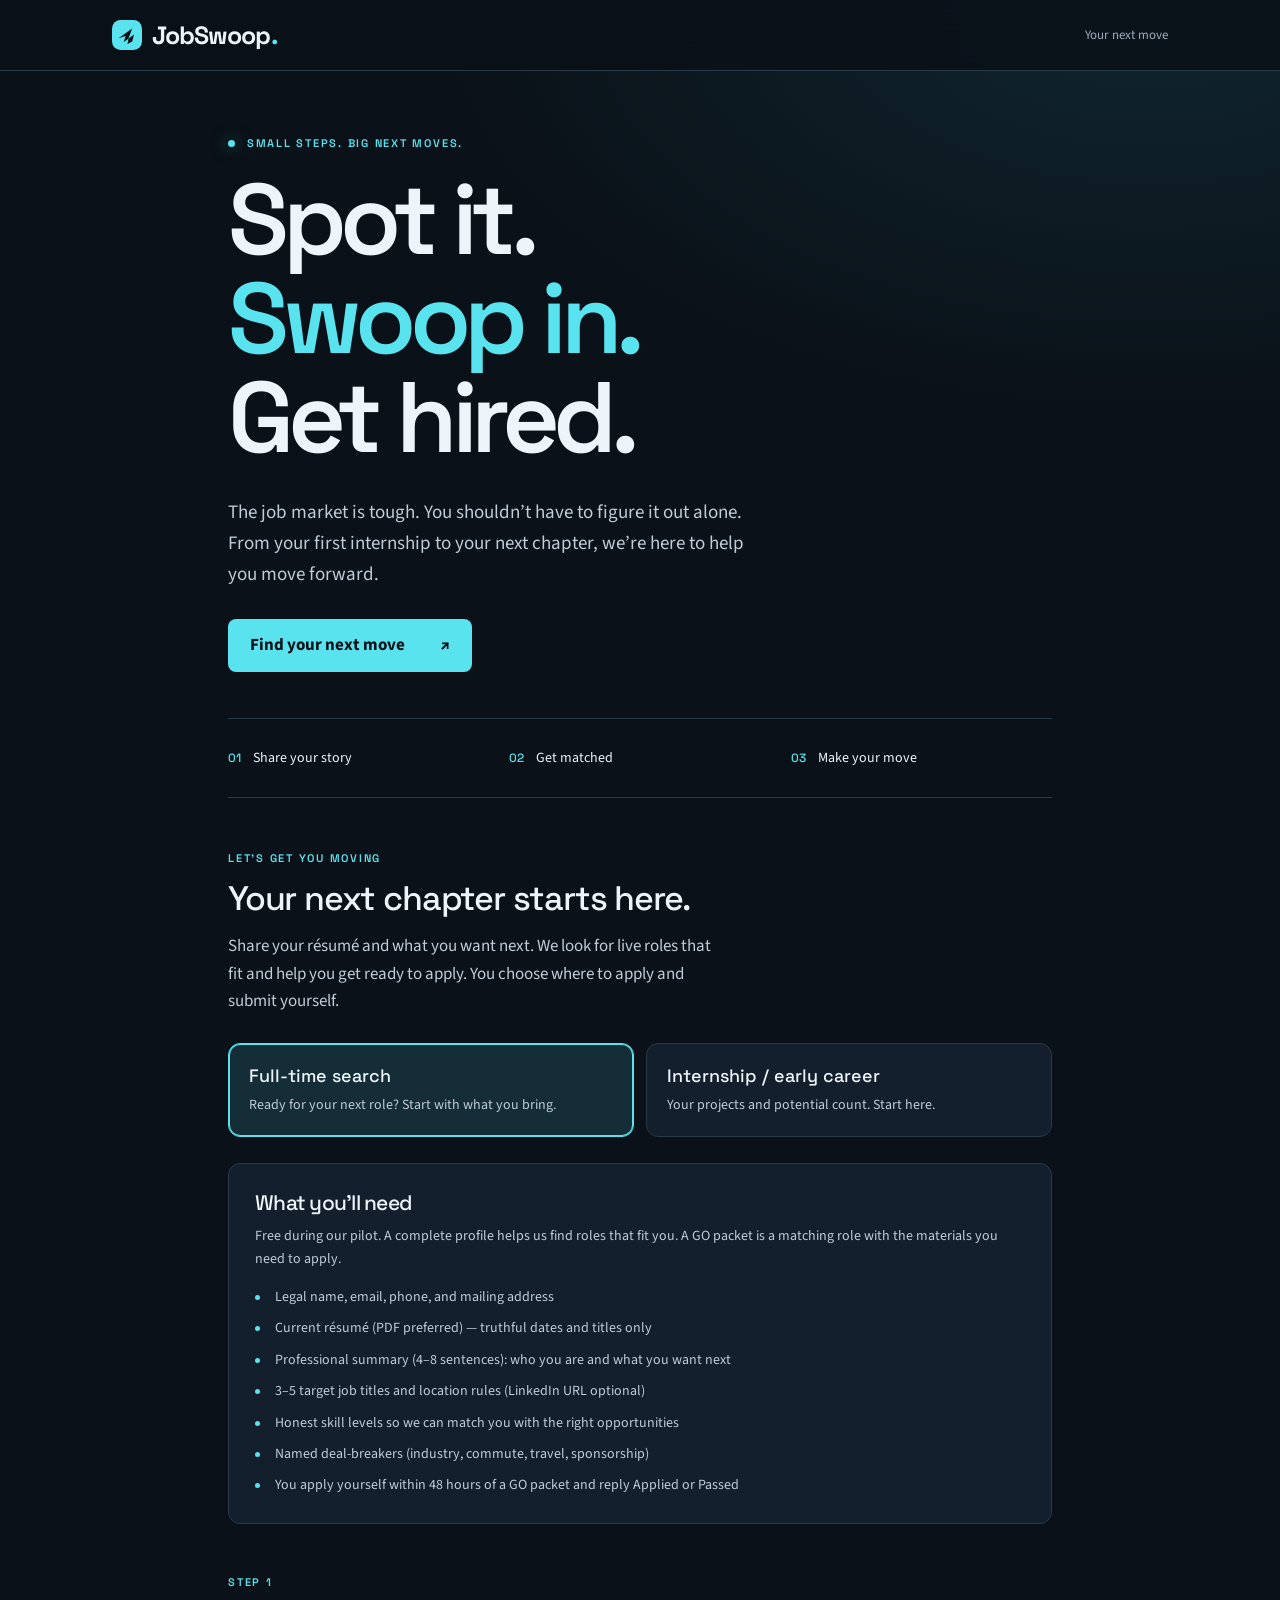
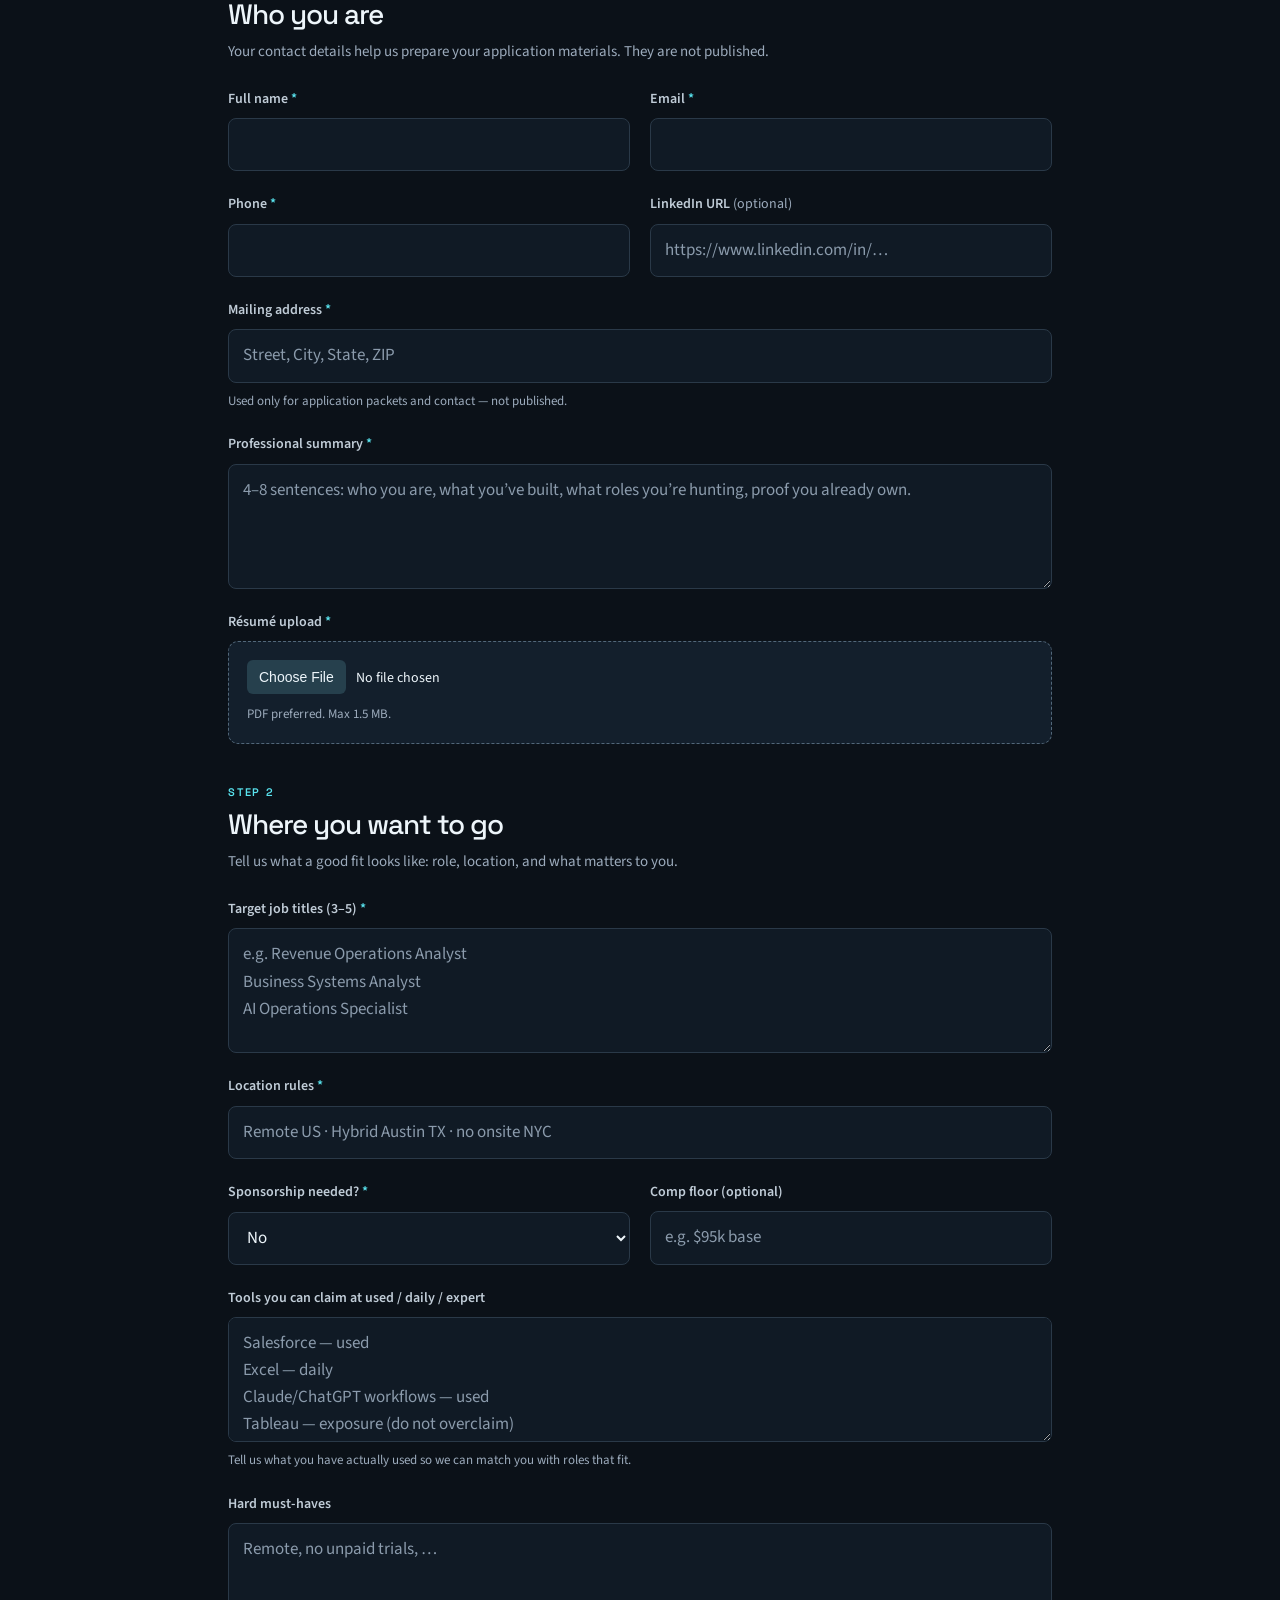
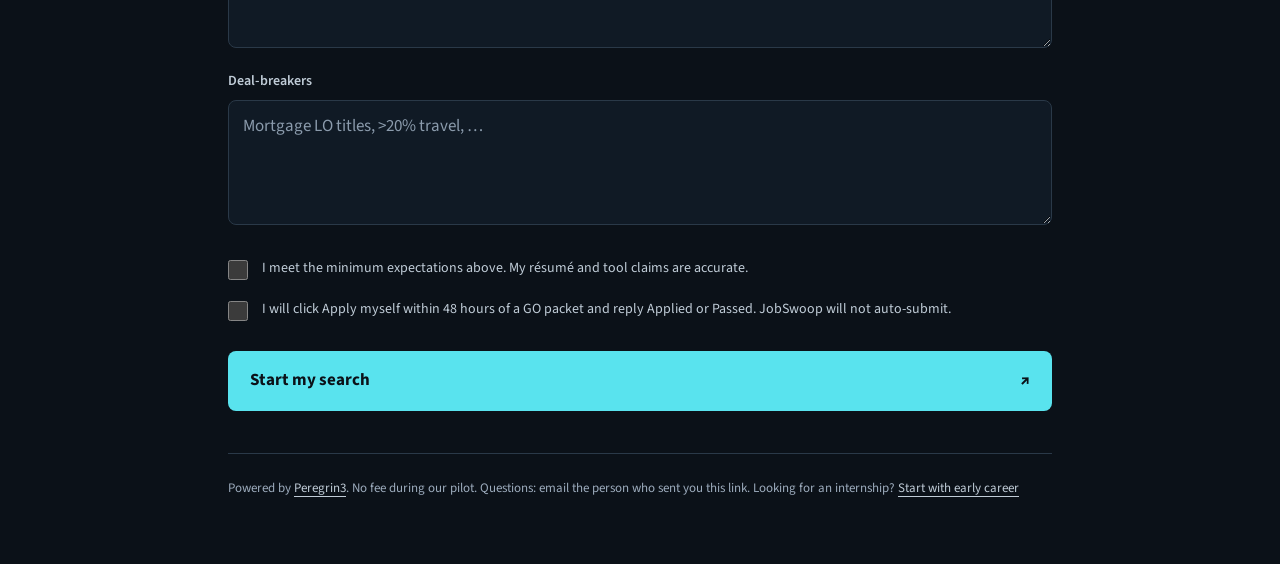
==== jobswoop/index.html @ 6a482141 "Rebrand recruit intake as JobSwoop and preserve legacy links" ====
<!DOCTYPE html>
<html lang="en">
<head>
<script defer src="/config/plausible.js"></script>
<meta charset="UTF-8">
<meta name="viewport" content="width=device-width, initial-scale=1.0">
<link rel="icon" type="image/svg+xml" href="/jobswoop/icon.svg">
<meta name="theme-color" content="#0b1118">
<meta name="robots" content="index, follow">
<title>JobSwoop — Spot it. Swoop in. Get hired.</title>
<meta name="description" content="Your next move starts here. JobSwoop helps you find roles that fit and prepare to apply, from your first internship to your next career move.">
<link rel="canonical" href="https://peregrin3.com/jobswoop/">
<meta property="og:type" content="website">
<meta property="og:site_name" content="JobSwoop">
<meta property="og:title" content="JobSwoop — Spot it. Swoop in. Get hired.">
<meta property="og:description" content="A tough job market is easier to navigate with someone in your corner. Find your next move with JobSwoop.">
<meta property="og:url" content="https://peregrin3.com/jobswoop/">
<meta property="og:image" content="https://peregrin3.com/jobswoop/social.png">
<meta property="og:image:width" content="1200">
<meta property="og:image:height" content="630">
<meta property="og:image:alt" content="JobSwoop. Spot it. Swoop in. Get hired.">
<meta name="twitter:card" content="summary_large_image">
<link rel="preconnect" href="https://fonts.googleapis.com">
<link rel="preconnect" href="https://fonts.gstatic.com" crossorigin>
<link href="https://fonts.googleapis.com/css2?family=Space+Grotesk:wght@400;500;600;700&family=Source+Sans+3:wght@400;500;600;700&display=swap" rel="stylesheet">
<link rel="stylesheet" href="/jobswoop/style.css">
</head>
<body>
  <header class="topnav">
    <a class="nav-brand" href="/jobswoop/"><img src="/jobswoop/icon.svg" width="30" height="30" alt="">JobSwoop<span class="brand-dot">.</span></a>
    <span class="nav-meta" id="nav-meta">Your next move</span>
  </header>

  <main class="wrap">
    <section class="hero">
      <p class="eyebrow"><span class="status-dot"></span> Small steps. Big next moves.</p>
      <h1>Spot it.<br><span class="cyan">Swoop in.</span><br>Get hired.</h1>
<p class="mission">The job market is tough. You shouldn’t have to figure it out alone. From your first internship to your next chapter, we’re here to help you move forward.</p>
<a class="start-link" href="#get-started">Find your next move <span aria-hidden="true">↗</span></a>
<div class="how-it-works" aria-label="How JobSwoop works"><span><b>01</b> Share your story</span><span><b>02</b> Get matched</span><span><b>03</b> Make your move</span></div>
<div id="get-started" class="intake-heading"><p class="eyebrow">Let’s get you moving</p><h2 id="hero-title">Your next chapter starts here.</h2></div>
      <p class="deck" id="hero-deck">Upload your résumé and the facts we need to find live roles and prepare apply packets. You click Apply — we never submit for you.</p>

      <div class="track-chooser" role="group" aria-label="Search track">
        <button type="button" class="track-btn" id="track-fulltime" data-track="fulltime" aria-pressed="true">
          <strong>Full-time search</strong>
          <span>Ready for your next role? Start with what you bring.</span>
        </button>
        <button type="button" class="track-btn" id="track-intern" data-track="intern" aria-pressed="false">
          <strong>Internship / early career</strong>
          <span>Your projects and potential count. Start here.</span>
        </button>
      </div>
      <p class="proof-line track-panel" data-track="intern" hidden id="proof-line">
        Good enough to start: résumé or project link, school, and when you can work. You do not need a full career story.
      </p>
    </section>

    <aside class="expectations track-panel" data-track="fulltime" aria-labelledby="min-title-ft">
      <h2 id="min-title-ft">What you’ll need</h2>
      <p>Free during our pilot. A complete profile helps us find roles that fit you. A GO packet is a matching role with the materials you need to apply.</p>
      <ul>
        <li>Legal name, email, phone, and mailing address</li>
        <li>Current résumé (PDF preferred) — truthful dates and titles only</li>
        <li>Professional summary (4–8 sentences): who you are and what you want next</li>
        <li>3–5 target job titles and location rules (LinkedIn URL optional)</li>
        <li>Honest skill levels so we can match you with the right opportunities</li>
        <li>Named deal-breakers (industry, commute, travel, sponsorship)</li>
        <li>You apply yourself within 48 hours of a GO packet and reply Applied or Passed</li>
      </ul>
    </aside>

    <aside class="expectations track-panel" data-track="intern" hidden aria-labelledby="min-title-in">
      <h2 id="min-title-in">Your starting kit</h2>
      <p>Projects and coursework count when work history is thin. A complete profile helps us find your fit. A GO packet is a matching role with the materials you need to apply.</p>
      <ul>
        <li>Legal name, email, phone, and mailing address</li>
        <li>School / program and expected graduation date</li>
        <li>Résumé (PDF preferred) — or a real project / portfolio link if the résumé is light</li>
        <li>Short note (3–5 sentences): why this internship and what you can do now</li>
        <li>Availability window (term + hours) and pay rules (stipend / unpaid OK?)</li>
        <li>Target functions + location rules; honest skill levels (coursework vs used vs daily)</li>
        <li>You apply yourself within 48 hours of a GO packet and reply Applied or Passed</li>
      </ul>
    </aside>

    <form id="recruit-form" novalidate>
      <input type="hidden" id="track" name="track" value="fulltime">

      <div class="step">
        <p class="step-label">Step 1</p>
        <h2 id="step1-title">Who you are</h2>
        <p id="step1-deck">Identity and contact for packets — not published.</p>
      </div>

      <div class="row">
        <div class="field">
          <label for="fullName">Full name <span class="req">*</span></label>
          <input id="fullName" name="fullName" type="text" required autocomplete="name">
        </div>
        <div class="field">
          <label for="email">Email <span class="req">*</span></label>
          <input id="email" name="email" type="email" required autocomplete="email">
        </div>
      </div>

      <div class="row">
        <div class="field">
          <label for="phone">Phone <span class="req">*</span></label>
          <input id="phone" name="phone" type="tel" required autocomplete="tel">
        </div>
        <div class="field">
          <label for="linkedin">LinkedIn URL <span class="opt">(optional)</span></label>
          <input id="linkedin" name="linkedin" type="url" placeholder="https://www.linkedin.com/in/…">
        </div>
      </div>

      <div class="field">
        <label for="address">Mailing address <span class="req">*</span></label>
        <input id="address" name="address" type="text" required autocomplete="street-address" placeholder="Street, City, State, ZIP">
        <p class="hint">Used only for application packets and contact — not published.</p>
      </div>

      <div class="track-panel" data-track="intern" hidden>
        <div class="row">
          <div class="field">
            <label for="school">School <span class="req">*</span></label>
            <input id="school" name="school" type="text" placeholder="University / college name">
          </div>
          <div class="field">
            <label for="program">Program / major <span class="req">*</span></label>
            <input id="program" name="program" type="text" placeholder="e.g. Information Systems">
          </div>
        </div>
        <div class="row" style="margin-top:18px">
          <div class="field">
            <label for="gradDate">Expected graduation <span class="req">*</span></label>
            <input id="gradDate" name="gradDate" type="text" placeholder="e.g. May 2027">
          </div>
          <div class="field">
            <label for="portfolioUrl">Portfolio / GitHub <span class="opt">(optional)</span></label>
            <input id="portfolioUrl" name="portfolioUrl" type="url" placeholder="https://…">
          </div>
        </div>
      </div>

      <div class="field">
        <label for="summary" id="summary-label">Professional summary <span class="req">*</span></label>
        <textarea id="summary" name="summary" required minlength="80" placeholder="4–8 sentences: who you are, what you’ve built, what roles you’re hunting, proof you already own."></textarea>
      </div>

      <div class="field">
        <label for="resume">Résumé upload <span class="req">*</span></label>
        <div class="file-box">
          <input id="resume" name="resume" type="file" accept=".pdf,.doc,.docx,application/pdf,application/msword,application/vnd.openxmlformats-officedocument.wordprocessingml.document" required>
          <p class="hint" id="resume-hint">PDF preferred. Max 1.5 MB.</p>
        </div>
      </div>

      <div class="step">
        <p class="step-label">Step 2</p>
        <h2 id="step2-title">What to hunt</h2>
        <p id="step2-deck">Titles, location, and hard filters so packets stay honest.</p>
      </div>

      <div class="field">
        <label for="targetTitles" id="titles-label">Target job titles (3–5) <span class="req">*</span></label>
        <textarea id="targetTitles" name="targetTitles" required placeholder="e.g. Revenue Operations Analyst&#10;Business Systems Analyst&#10;AI Operations Specialist"></textarea>
      </div>

      <div class="field">
        <label for="locationRules">Location rules <span class="req">*</span></label>
        <input id="locationRules" name="locationRules" type="text" required placeholder="Remote US · Hybrid Austin TX · no onsite NYC">
      </div>

      <div class="track-panel" data-track="intern" hidden>
        <div class="row">
          <div class="field">
            <label for="availability">Availability window <span class="req">*</span></label>
            <input id="availability" name="availability" type="text" placeholder="Summer 2026 · full-time · or Fall · 15 hrs/week">
          </div>
          <div class="field">
            <label for="payRules">Pay rules <span class="req">*</span></label>
            <select id="payRules" name="payRules">
              <option value="">Select…</option>
              <option value="paid_only">Paid / stipend only</option>
              <option value="stipend_or_unpaid">Stipend or unpaid OK</option>
              <option value="unpaid_ok">Unpaid OK (credit / experience)</option>
            </select>
          </div>
        </div>
        <div class="field" style="margin-top:18px">
          <label for="courseworkProof">Coursework / projects as proof <span class="opt">(optional)</span></label>
          <textarea id="courseworkProof" name="courseworkProof" placeholder="Class projects, labs, club work, or shipped school work we can cite honestly."></textarea>
        </div>
      </div>

      <div class="row">
        <div class="field">
          <label for="sponsorshipNeeded" id="sponsor-label">Sponsorship needed? <span class="req">*</span></label>
          <select id="sponsorshipNeeded" name="sponsorshipNeeded" required>
            <option value="no">No</option>
            <option value="yes">Yes</option>
          </select>
          <p class="hint track-panel" data-track="intern" hidden>Include CPT / OPT / visa needs in deal-breakers if relevant.</p>
        </div>
        <div class="field track-panel" data-track="fulltime">
          <label for="compFloor">Comp floor (optional)</label>
          <input id="compFloor" name="compFloor" type="text" placeholder="e.g. $95k base">
        </div>
      </div>

      <div class="field">
        <label for="toolsClaimed" id="tools-label">Tools you can claim at used / daily / expert</label>
        <textarea id="toolsClaimed" name="toolsClaimed" placeholder="Salesforce — used&#10;Excel — daily&#10;Claude/ChatGPT workflows — used&#10;Tableau — exposure (do not overclaim)"></textarea>
        <p class="hint" id="tools-hint">We match hard JD requirements to this list. Overclaiming wastes a packet.</p>
      </div>

      <div class="field">
        <label for="mustHaves">Hard must-haves</label>
        <textarea id="mustHaves" name="mustHaves" placeholder="Remote, no unpaid trials, …"></textarea>
      </div>

      <div class="field">
        <label for="dealBreakers">Deal-breakers</label>
        <textarea id="dealBreakers" name="dealBreakers" placeholder="Mortgage LO titles, &gt;20% travel, …"></textarea>
      </div>

      <div class="hp" aria-hidden="true">
        <label for="company_website">Company website</label>
        <input id="company_website" name="company_website" type="text" tabindex="-1" autocomplete="off">
      </div>

      <div class="checks">
        <label class="check">
          <input id="acceptMinimums" name="acceptMinimums" type="checkbox" required>
          <span id="check-minimums">I meet the minimum expectations above. My résumé and tool claims are accurate.</span>
        </label>
        <label class="check">
          <input id="acceptApplyCommitment" name="acceptApplyCommitment" type="checkbox" required>
          <span>I will click Apply myself within 48 hours of a GO packet and reply Applied or Passed. JobSwoop will not auto-submit.</span>
        </label>
      </div>

      <button type="submit" id="submit-btn">Start my search <span aria-hidden="true">↗</span></button>
      <div id="status" class="status" role="status" aria-live="polite"></div>
    </form>

    <p class="foot">
      Powered by <a href="https://peregrin3.com/">Peregrin3</a>. No fee during our pilot.
      Questions: email the person who sent you this link.
      Looking for an internship? <a href="/jobswoop/?track=intern">Start with early career</a>
    </p>
  </main>

  <script src="/jobswoop/recruit.js"></script>
</body>
</html>
---- jobswoop/style.css ----
:root{color-scheme:dark;--ink:#edf5fa;--ink-light:#c0ccd7;--ink-soft:#9cabbc;--paper:#0b1118;--paper-deep:#131f2c;--accent:#59e3ee;--line:#2a3948;--ok:#b4efce;--ok-soft:#142c25;--display:"Space Grotesk",system-ui,sans-serif}
*{box-sizing:border-box;margin:0;padding:0}html{scroll-behavior:smooth;scroll-padding-top:100px}body{font:17px/1.6 "Source Sans 3",system-ui,sans-serif;color:var(--ink);background:radial-gradient(ellipse 75% 550px at 90% 0,rgba(37,147,165,.16),transparent 75%),var(--paper);-webkit-font-smoothing:antialiased;min-height:100vh}a{color:var(--accent);text-underline-offset:4px}button,input,textarea,select{font:inherit}button,a,input,textarea,select{-webkit-tap-highlight-color:transparent}button,a{touch-action:manipulation}a:focus-visible,button:focus-visible,input:focus-visible,textarea:focus-visible,select:focus-visible{outline:3px solid var(--accent);outline-offset:4px}::selection{background:var(--accent);color:var(--paper)}
.topnav{padding:20px max(24px,calc((100vw - 1056px)/2));display:flex;justify-content:space-between;align-items:center;gap:16px;border-bottom:1px solid var(--line);background:rgba(11,17,24,.88);backdrop-filter:blur(16px);position:sticky;top:0;z-index:5}.nav-brand{display:flex;align-items:center;gap:10px;font:700 25px/1 var(--display);letter-spacing:-1px;color:var(--ink);text-decoration:none}.brand-dot{color:var(--accent);margin-left:-9px}.nav-meta{font-size:13px;color:var(--ink-soft)}.wrap{max-width:880px;margin:auto;padding:64px 28px 64px}.hero{margin-bottom:26px}.eyebrow,.step-label{font:600 11px/1.5 var(--display);letter-spacing:.16em;text-transform:uppercase;color:var(--accent);margin-bottom:18px}.status-dot{display:inline-block;width:7px;height:7px;border-radius:50%;margin-right:7px;background:var(--accent);box-shadow:0 0 16px #59e3ee88}h1{font:600 clamp(58px,9vw,100px)/.99 var(--display);letter-spacing:-.065em;margin:0 0 30px}.cyan{color:var(--accent)}.mission{max-width:540px;font-size:19px;line-height:1.65;color:var(--ink-light)}.start-link{display:inline-flex;gap:35px;align-items:center;margin-top:28px;padding:13px 22px;color:var(--paper);background:var(--accent);border-radius:8px;font-weight:700;text-decoration:none;transition:transform .2s,box-shadow .2s}.start-link:hover{transform:translateY(-3px);box-shadow:0 8px 30px #59e3ee25}.how-it-works{display:grid;grid-template-columns:repeat(3,1fr);gap:20px;padding:28px 0;margin-top:46px;border-top:1px solid var(--line);border-bottom:1px solid var(--line);font-size:14px}.how-it-works b{font:500 12px var(--display);color:var(--accent);margin-right:9px}.intake-heading{padding-top:52px}.intake-heading .eyebrow{margin-bottom:12px}h2{font:500 clamp(25px,4vw,34px)/1.2 var(--display);letter-spacing:-.035em}.deck{font-size:17px;color:var(--ink-light);max-width:62ch;margin-top:14px}.track-chooser{display:grid;grid-template-columns:1fr 1fr;gap:12px;margin-top:28px}.track-btn{appearance:none;background:var(--paper-deep);border:1px solid var(--line);color:var(--ink);padding:20px;text-align:left;border-radius:12px;cursor:pointer;transition:background .2s,border-color .2s,transform .2s}.track-btn:hover{transform:translateY(-2px);border-color:var(--accent)}.track-btn[aria-pressed=true]{border-color:var(--accent);background:#142d36;box-shadow:inset 0 0 0 1px var(--accent)}.track-btn strong{display:block;font:500 18px var(--display);margin-bottom:8px}.track-btn span{display:block;font-size:14px;color:var(--ink-light);line-height:1.5}.track-panel[hidden]{display:none!important}.proof-line{margin-top:18px;color:var(--ink-light);font-size:14px;padding:12px 16px;border-left:2px solid var(--accent)}.expectations{margin:26px 0 32px;padding:26px;background:var(--paper-deep);border:1px solid var(--line);border-radius:12px}.expectations h2{font-size:21px;margin-bottom:10px}.expectations p{font-size:14px;color:var(--ink-light);margin-bottom:16px}.expectations ul,.next ul{list-style:none;display:grid;gap:9px}.expectations li,.next li{position:relative;padding-left:20px;color:var(--ink-light);font-size:14px}.expectations li:before,.next li:before{content:"";position:absolute;left:0;top:.65em;width:5px;height:5px;border-radius:50%;background:var(--accent)}form{display:grid;gap:22px}.step{padding-top:18px;margin-bottom:2px}.step-label{margin-bottom:8px}.step h2{font-size:28px;margin-bottom:8px}.step p:not(.step-label){font-size:15px;color:var(--ink-soft)}.field{display:grid;gap:8px;min-width:0}.row{display:grid;gap:20px;grid-template-columns:1fr 1fr}.row>*{min-width:0}label{font-size:14px;font-weight:600;color:var(--ink-light)}label .req{color:var(--accent)}label .opt{font-weight:400;color:var(--ink-soft)}input[type=text],input[type=email],input[type=tel],input[type=url],select,textarea{width:100%;min-height:49px;border:1px solid var(--line);background:#101a25;color:var(--ink);padding:12px 14px;border-radius:8px;transition:border-color .2s}input::placeholder,textarea::placeholder{color:#8b9bac;opacity:1}textarea{min-height:125px;resize:vertical}.hint{font-size:13px;color:var(--ink-soft)}.file-box{border:1px dashed #526779;border-radius:10px;padding:18px;background:var(--paper-deep)}input[type=file]{width:100%;min-width:0;font-size:14px;margin-bottom:10px}input::file-selector-button{padding:9px 12px;border:0;border-radius:6px;background:#26404d;color:var(--ink);margin-right:10px;cursor:pointer}.checks{display:grid;gap:18px;margin-top:10px}.check{display:grid;grid-template-columns:22px 1fr;gap:12px;align-items:start;font-size:14px;font-weight:400;color:var(--ink-light)}.check input{margin-top:3px;width:20px;height:20px;accent-color:var(--accent)}.hp{position:absolute;left:-9999px;opacity:0;height:0;width:0;overflow:hidden}button[type=submit]{display:flex;justify-content:space-between;align-items:center;margin-top:8px;border:0;border-radius:8px;background:var(--accent);color:var(--paper);font-weight:700;padding:16px 22px;cursor:pointer;transition:box-shadow .2s,transform .2s}button[type=submit]:hover{box-shadow:0 8px 30px #59e3ee25;transform:translateY(-2px)}button[type=submit]:disabled{opacity:.55;cursor:wait;transform:none}.status{margin-top:5px;padding:16px;font-size:15px;border-radius:8px;display:none;overflow-wrap:anywhere}.status.show{display:block}.status.ok{background:var(--ok-soft);color:var(--ok);border:1px solid #2d5949}.status.err{background:#35212a;color:#ffc8d1;border:1px solid #73404b}.foot{margin-top:42px;padding-top:22px;border-top:1px solid var(--line);font-size:13px;color:var(--ink-soft);line-height:1.9}.foot a{color:var(--ink-light)}.mark{display:inline-block;color:var(--ok);background:var(--ok-soft);border:1px solid #2d5949;border-radius:100px;padding:5px 14px;font-size:12px;letter-spacing:.12em;text-transform:uppercase;margin-bottom:24px}.next{padding:24px;background:var(--paper-deep);border:1px solid var(--line);border-radius:12px;margin:30px 0 24px}.next h2{font-size:24px;margin-bottom:18px}.note{font-size:15px;color:var(--ink-soft);margin-bottom:26px}.actions{display:flex;flex-wrap:wrap;gap:12px}.actions a{padding:12px 18px;border:1px solid var(--line);border-radius:8px;text-decoration:none}.actions .primary{background:var(--accent);color:var(--paper);border-color:var(--accent)}.actions .ghost{color:var(--ink-light)}
@keyframes arrive{from{opacity:0;transform:translateY(12px)}to{opacity:1;transform:translateY(0)}}.hero>h1,.mission,.start-link{animation:arrive .65s ease-out both}.mission{animation-delay:.08s}.start-link{animation-delay:.16s}@media(max-width:600px){.topnav{padding:18px 20px}.nav-brand{font-size:23px}.nav-meta{font-size:11px}.wrap{padding:40px 20px 48px}h1{font-size:clamp(55px,14vw,80px)}.mission{font-size:17px}.how-it-works{gap:14px;font-size:12px}.how-it-works b{display:block;margin-bottom:6px}.track-chooser,.row{grid-template-columns:1fr}.track-btn{padding:18px}.expectations{padding:20px}.intake-heading{padding-top:38px}.check{font-size:14px}}@media(prefers-reduced-motion:reduce){html{scroll-behavior:auto}*,*:before,*:after{animation:none!important;transition:none!important}}
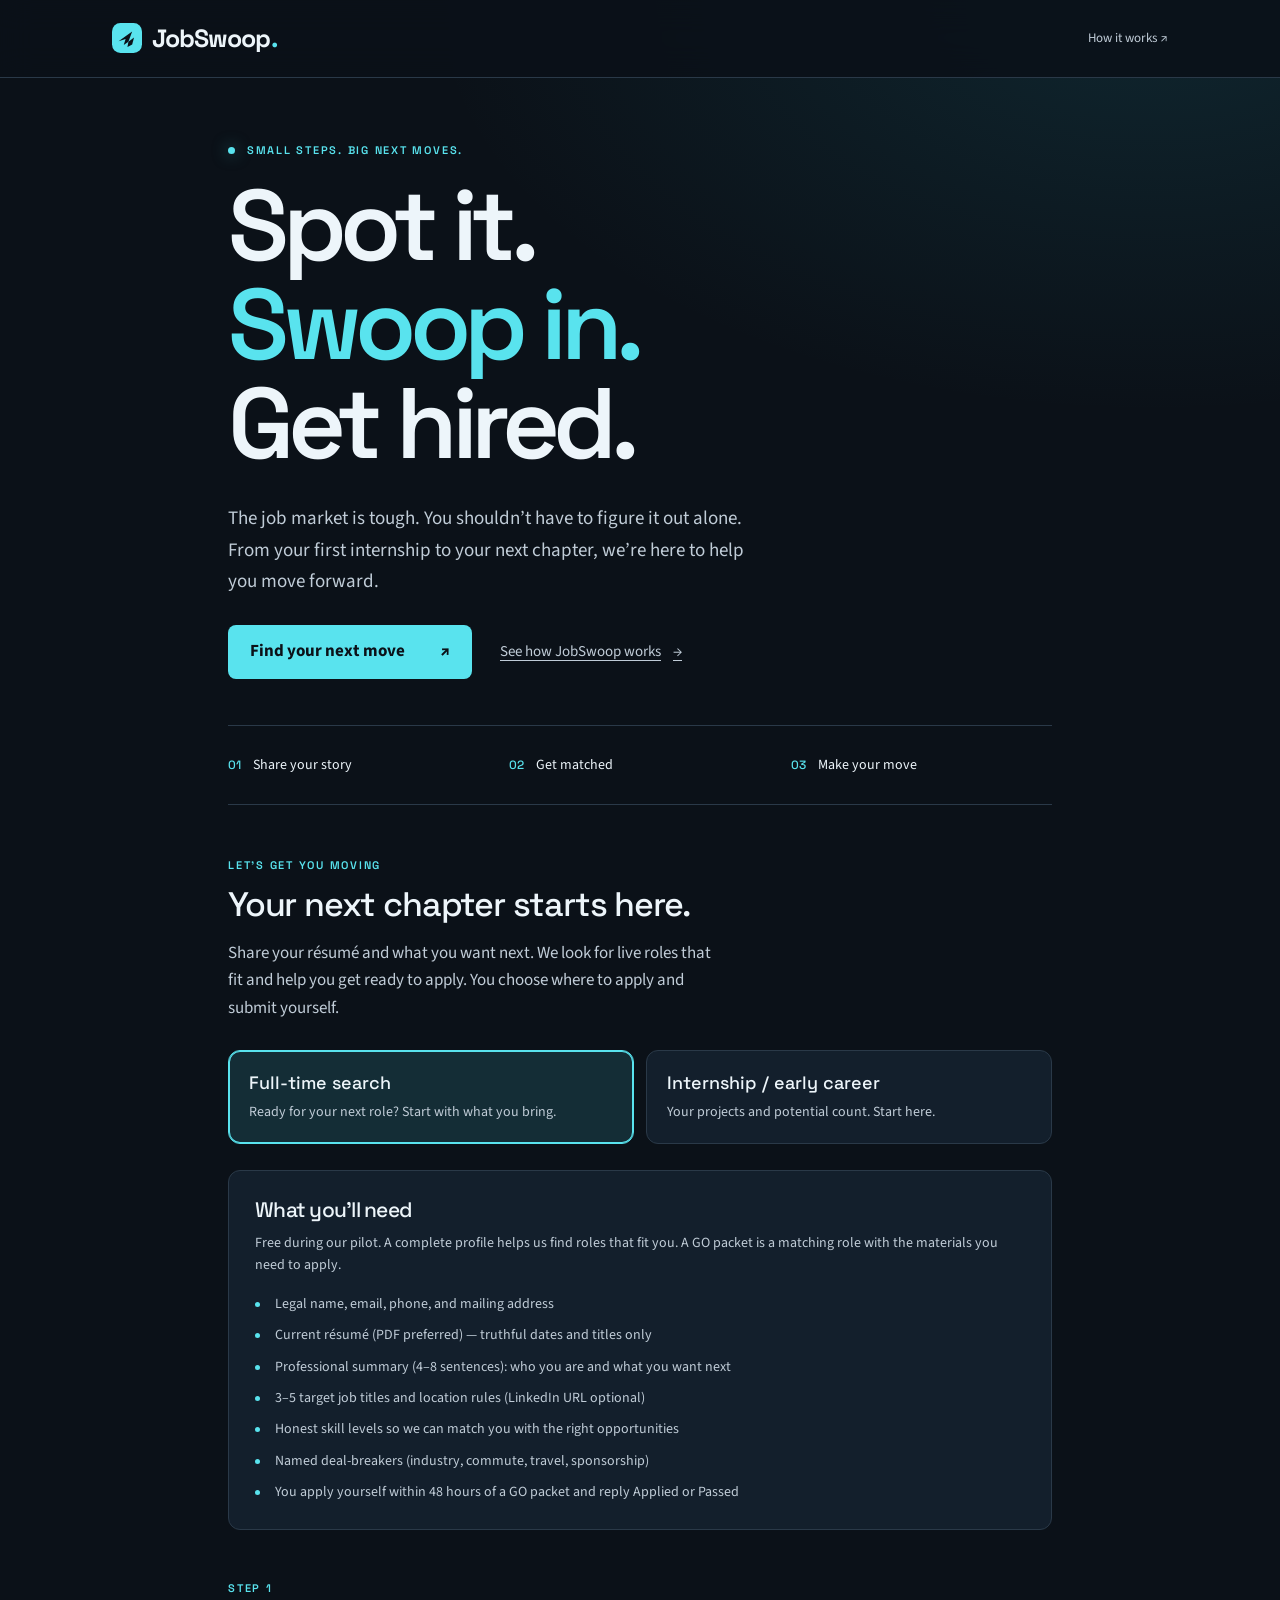
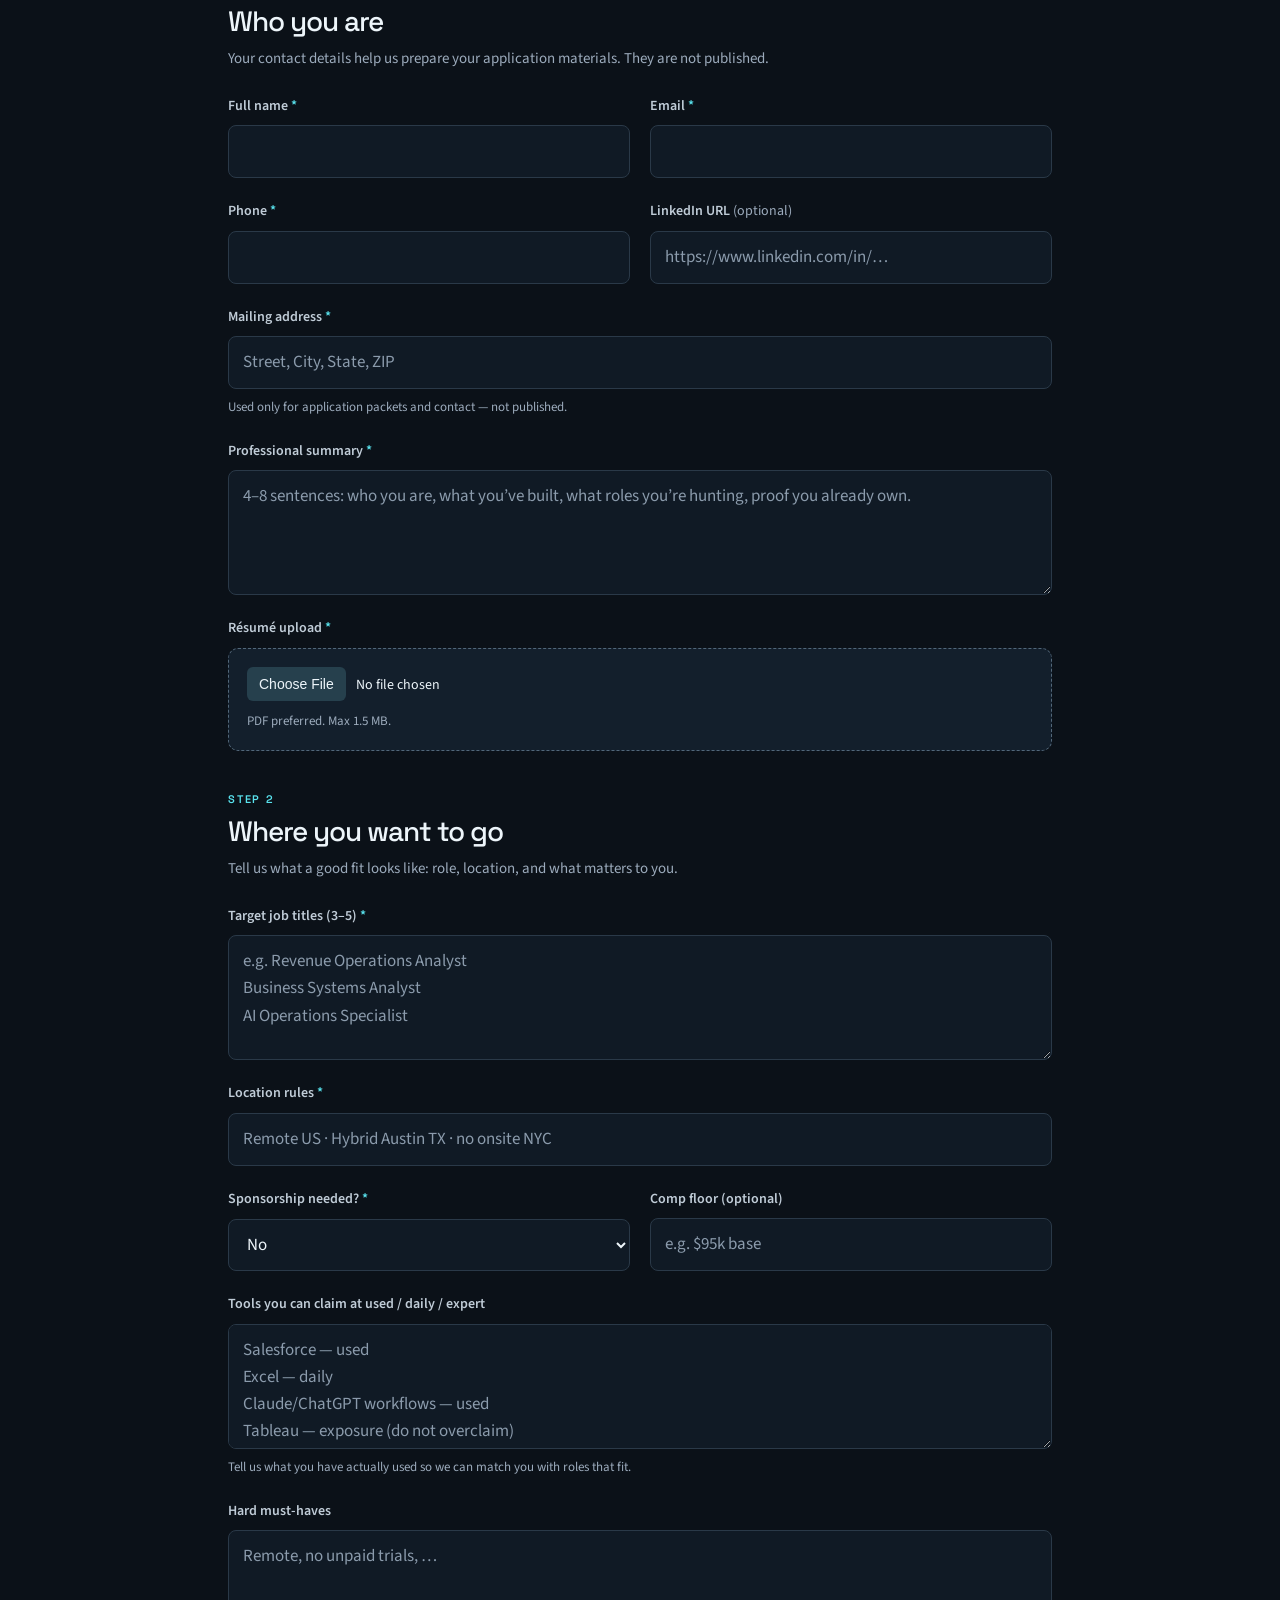
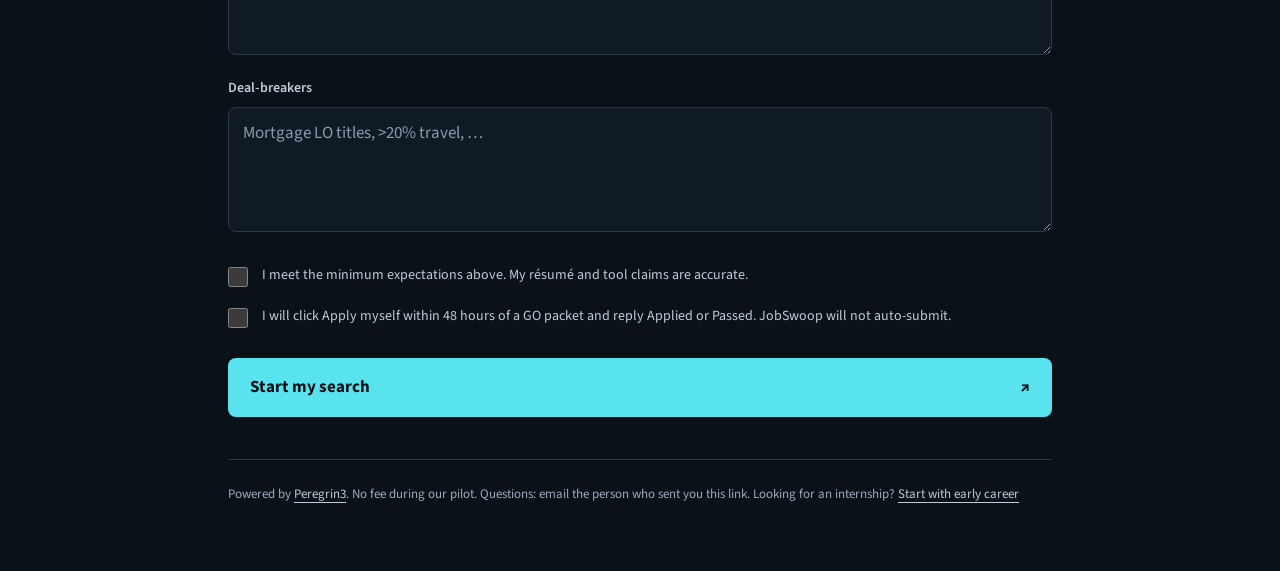
==== commit 34652caf: "Explain the JobSwoop process with a simple flight plan and packet guide" ====
--- a/jobswoop/index.html
+++ b/jobswoop/index.html
@@ -28,7 +28,8 @@
 <body>
   <header class="topnav">
     <a class="nav-brand" href="/jobswoop/"><img src="/jobswoop/icon.svg" width="30" height="30" alt="">JobSwoop<span class="brand-dot">.</span></a>
-    <span class="nav-meta" id="nav-meta">Your next move</span>
+    <a class="nav-meta" href="/jobswoop/how-it-works/">How it works <span aria-hidden="true">↗</span></a>
+    <span id="nav-meta" hidden>Your next move</span>
   </header>
 
   <main class="wrap">
@@ -36,7 +37,7 @@
       <p class="eyebrow"><span class="status-dot"></span> Small steps. Big next moves.</p>
       <h1>Spot it.<br><span class="cyan">Swoop in.</span><br>Get hired.</h1>
 <p class="mission">The job market is tough. You shouldn’t have to figure it out alone. From your first internship to your next chapter, we’re here to help you move forward.</p>
-<a class="start-link" href="#get-started">Find your next move <span aria-hidden="true">↗</span></a>
+<div class="hero-actions"><a class="start-link" href="#get-started">Find your next move <span aria-hidden="true">↗</span></a><a class="process-link" href="/jobswoop/how-it-works/">See how JobSwoop works <span aria-hidden="true">→</span></a></div>
 <div class="how-it-works" aria-label="How JobSwoop works"><span><b>01</b> Share your story</span><span><b>02</b> Get matched</span><span><b>03</b> Make your move</span></div>
 <div id="get-started" class="intake-heading"><p class="eyebrow">Let’s get you moving</p><h2 id="hero-title">Your next chapter starts here.</h2></div>
       <p class="deck" id="hero-deck">Upload your résumé and the facts we need to find live roles and prepare apply packets. You click Apply — we never submit for you.</p>
--- a/jobswoop/style.css
+++ b/jobswoop/style.css
@@ -2,3 +2,4 @@
 *{box-sizing:border-box;margin:0;padding:0}html{scroll-behavior:smooth;scroll-padding-top:100px}body{font:17px/1.6 "Source Sans 3",system-ui,sans-serif;color:var(--ink);background:radial-gradient(ellipse 75% 550px at 90% 0,rgba(37,147,165,.16),transparent 75%),var(--paper);-webkit-font-smoothing:antialiased;min-height:100vh}a{color:var(--accent);text-underline-offset:4px}button,input,textarea,select{font:inherit}button,a,input,textarea,select{-webkit-tap-highlight-color:transparent}button,a{touch-action:manipulation}a:focus-visible,button:focus-visible,input:focus-visible,textarea:focus-visible,select:focus-visible{outline:3px solid var(--accent);outline-offset:4px}::selection{background:var(--accent);color:var(--paper)}
 .topnav{padding:20px max(24px,calc((100vw - 1056px)/2));display:flex;justify-content:space-between;align-items:center;gap:16px;border-bottom:1px solid var(--line);background:rgba(11,17,24,.88);backdrop-filter:blur(16px);position:sticky;top:0;z-index:5}.nav-brand{display:flex;align-items:center;gap:10px;font:700 25px/1 var(--display);letter-spacing:-1px;color:var(--ink);text-decoration:none}.brand-dot{color:var(--accent);margin-left:-9px}.nav-meta{font-size:13px;color:var(--ink-soft)}.wrap{max-width:880px;margin:auto;padding:64px 28px 64px}.hero{margin-bottom:26px}.eyebrow,.step-label{font:600 11px/1.5 var(--display);letter-spacing:.16em;text-transform:uppercase;color:var(--accent);margin-bottom:18px}.status-dot{display:inline-block;width:7px;height:7px;border-radius:50%;margin-right:7px;background:var(--accent);box-shadow:0 0 16px #59e3ee88}h1{font:600 clamp(58px,9vw,100px)/.99 var(--display);letter-spacing:-.065em;margin:0 0 30px}.cyan{color:var(--accent)}.mission{max-width:540px;font-size:19px;line-height:1.65;color:var(--ink-light)}.start-link{display:inline-flex;gap:35px;align-items:center;margin-top:28px;padding:13px 22px;color:var(--paper);background:var(--accent);border-radius:8px;font-weight:700;text-decoration:none;transition:transform .2s,box-shadow .2s}.start-link:hover{transform:translateY(-3px);box-shadow:0 8px 30px #59e3ee25}.how-it-works{display:grid;grid-template-columns:repeat(3,1fr);gap:20px;padding:28px 0;margin-top:46px;border-top:1px solid var(--line);border-bottom:1px solid var(--line);font-size:14px}.how-it-works b{font:500 12px var(--display);color:var(--accent);margin-right:9px}.intake-heading{padding-top:52px}.intake-heading .eyebrow{margin-bottom:12px}h2{font:500 clamp(25px,4vw,34px)/1.2 var(--display);letter-spacing:-.035em}.deck{font-size:17px;color:var(--ink-light);max-width:62ch;margin-top:14px}.track-chooser{display:grid;grid-template-columns:1fr 1fr;gap:12px;margin-top:28px}.track-btn{appearance:none;background:var(--paper-deep);border:1px solid var(--line);color:var(--ink);padding:20px;text-align:left;border-radius:12px;cursor:pointer;transition:background .2s,border-color .2s,transform .2s}.track-btn:hover{transform:translateY(-2px);border-color:var(--accent)}.track-btn[aria-pressed=true]{border-color:var(--accent);background:#142d36;box-shadow:inset 0 0 0 1px var(--accent)}.track-btn strong{display:block;font:500 18px var(--display);margin-bottom:8px}.track-btn span{display:block;font-size:14px;color:var(--ink-light);line-height:1.5}.track-panel[hidden]{display:none!important}.proof-line{margin-top:18px;color:var(--ink-light);font-size:14px;padding:12px 16px;border-left:2px solid var(--accent)}.expectations{margin:26px 0 32px;padding:26px;background:var(--paper-deep);border:1px solid var(--line);border-radius:12px}.expectations h2{font-size:21px;margin-bottom:10px}.expectations p{font-size:14px;color:var(--ink-light);margin-bottom:16px}.expectations ul,.next ul{list-style:none;display:grid;gap:9px}.expectations li,.next li{position:relative;padding-left:20px;color:var(--ink-light);font-size:14px}.expectations li:before,.next li:before{content:"";position:absolute;left:0;top:.65em;width:5px;height:5px;border-radius:50%;background:var(--accent)}form{display:grid;gap:22px}.step{padding-top:18px;margin-bottom:2px}.step-label{margin-bottom:8px}.step h2{font-size:28px;margin-bottom:8px}.step p:not(.step-label){font-size:15px;color:var(--ink-soft)}.field{display:grid;gap:8px;min-width:0}.row{display:grid;gap:20px;grid-template-columns:1fr 1fr}.row>*{min-width:0}label{font-size:14px;font-weight:600;color:var(--ink-light)}label .req{color:var(--accent)}label .opt{font-weight:400;color:var(--ink-soft)}input[type=text],input[type=email],input[type=tel],input[type=url],select,textarea{width:100%;min-height:49px;border:1px solid var(--line);background:#101a25;color:var(--ink);padding:12px 14px;border-radius:8px;transition:border-color .2s}input::placeholder,textarea::placeholder{color:#8b9bac;opacity:1}textarea{min-height:125px;resize:vertical}.hint{font-size:13px;color:var(--ink-soft)}.file-box{border:1px dashed #526779;border-radius:10px;padding:18px;background:var(--paper-deep)}input[type=file]{width:100%;min-width:0;font-size:14px;margin-bottom:10px}input::file-selector-button{padding:9px 12px;border:0;border-radius:6px;background:#26404d;color:var(--ink);margin-right:10px;cursor:pointer}.checks{display:grid;gap:18px;margin-top:10px}.check{display:grid;grid-template-columns:22px 1fr;gap:12px;align-items:start;font-size:14px;font-weight:400;color:var(--ink-light)}.check input{margin-top:3px;width:20px;height:20px;accent-color:var(--accent)}.hp{position:absolute;left:-9999px;opacity:0;height:0;width:0;overflow:hidden}button[type=submit]{display:flex;justify-content:space-between;align-items:center;margin-top:8px;border:0;border-radius:8px;background:var(--accent);color:var(--paper);font-weight:700;padding:16px 22px;cursor:pointer;transition:box-shadow .2s,transform .2s}button[type=submit]:hover{box-shadow:0 8px 30px #59e3ee25;transform:translateY(-2px)}button[type=submit]:disabled{opacity:.55;cursor:wait;transform:none}.status{margin-top:5px;padding:16px;font-size:15px;border-radius:8px;display:none;overflow-wrap:anywhere}.status.show{display:block}.status.ok{background:var(--ok-soft);color:var(--ok);border:1px solid #2d5949}.status.err{background:#35212a;color:#ffc8d1;border:1px solid #73404b}.foot{margin-top:42px;padding-top:22px;border-top:1px solid var(--line);font-size:13px;color:var(--ink-soft);line-height:1.9}.foot a{color:var(--ink-light)}.mark{display:inline-block;color:var(--ok);background:var(--ok-soft);border:1px solid #2d5949;border-radius:100px;padding:5px 14px;font-size:12px;letter-spacing:.12em;text-transform:uppercase;margin-bottom:24px}.next{padding:24px;background:var(--paper-deep);border:1px solid var(--line);border-radius:12px;margin:30px 0 24px}.next h2{font-size:24px;margin-bottom:18px}.note{font-size:15px;color:var(--ink-soft);margin-bottom:26px}.actions{display:flex;flex-wrap:wrap;gap:12px}.actions a{padding:12px 18px;border:1px solid var(--line);border-radius:8px;text-decoration:none}.actions .primary{background:var(--accent);color:var(--paper);border-color:var(--accent)}.actions .ghost{color:var(--ink-light)}
 @keyframes arrive{from{opacity:0;transform:translateY(12px)}to{opacity:1;transform:translateY(0)}}.hero>h1,.mission,.start-link{animation:arrive .65s ease-out both}.mission{animation-delay:.08s}.start-link{animation-delay:.16s}@media(max-width:600px){.topnav{padding:18px 20px}.nav-brand{font-size:23px}.nav-meta{font-size:11px}.wrap{padding:40px 20px 48px}h1{font-size:clamp(55px,14vw,80px)}.mission{font-size:17px}.how-it-works{gap:14px;font-size:12px}.how-it-works b{display:block;margin-bottom:6px}.track-chooser,.row{grid-template-columns:1fr}.track-btn{padding:18px}.expectations{padding:20px}.intake-heading{padding-top:38px}.check{font-size:14px}}@media(prefers-reduced-motion:reduce){html{scroll-behavior:auto}*,*:before,*:after{animation:none!important;transition:none!important}}
+.hero-actions{display:flex;align-items:center;flex-wrap:wrap;gap:18px 28px;margin-top:28px}.hero-actions .start-link{margin-top:0}.process-link{display:inline-flex;align-items:center;gap:12px;padding:12px 0;color:var(--ink-light);font-size:15px}.topnav a.nav-meta{text-decoration:none;color:var(--ink-light);padding:8px 0}.topnav a.nav-meta:hover,.process-link:hover{color:var(--accent)}
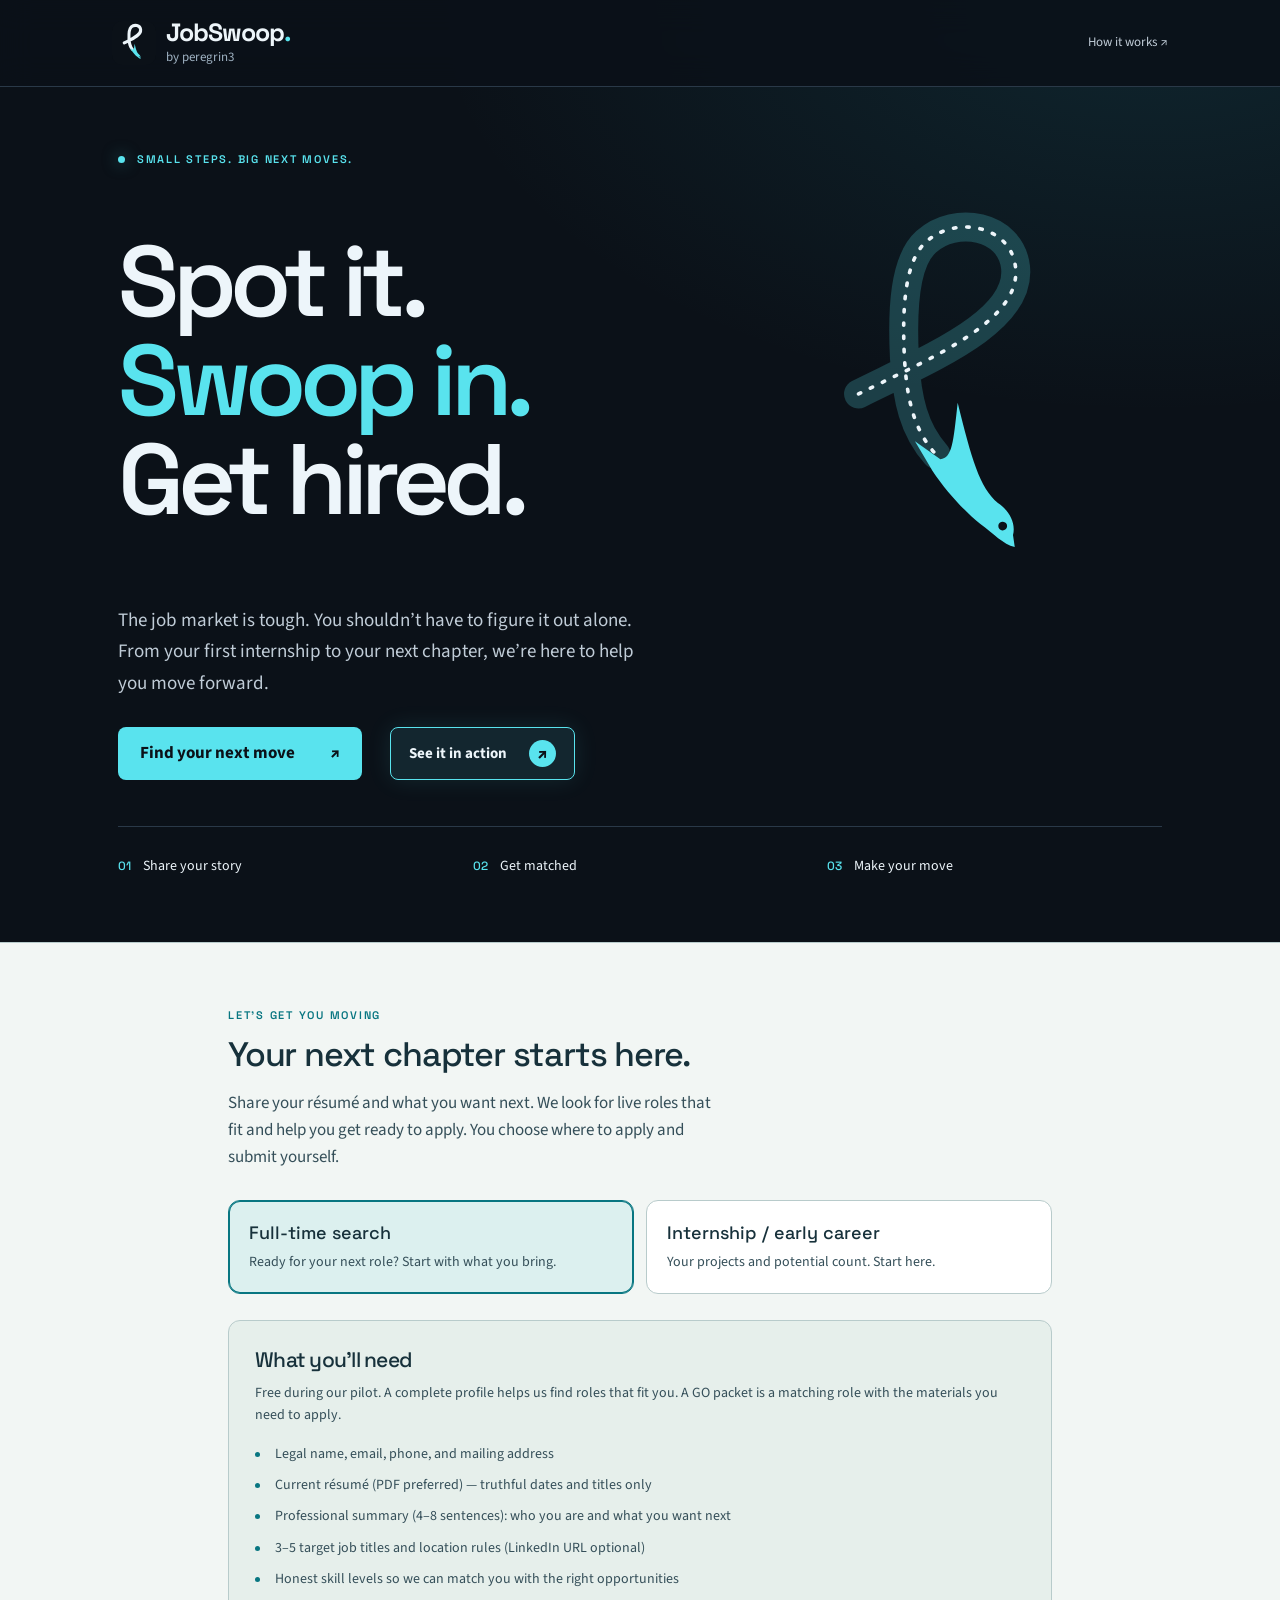
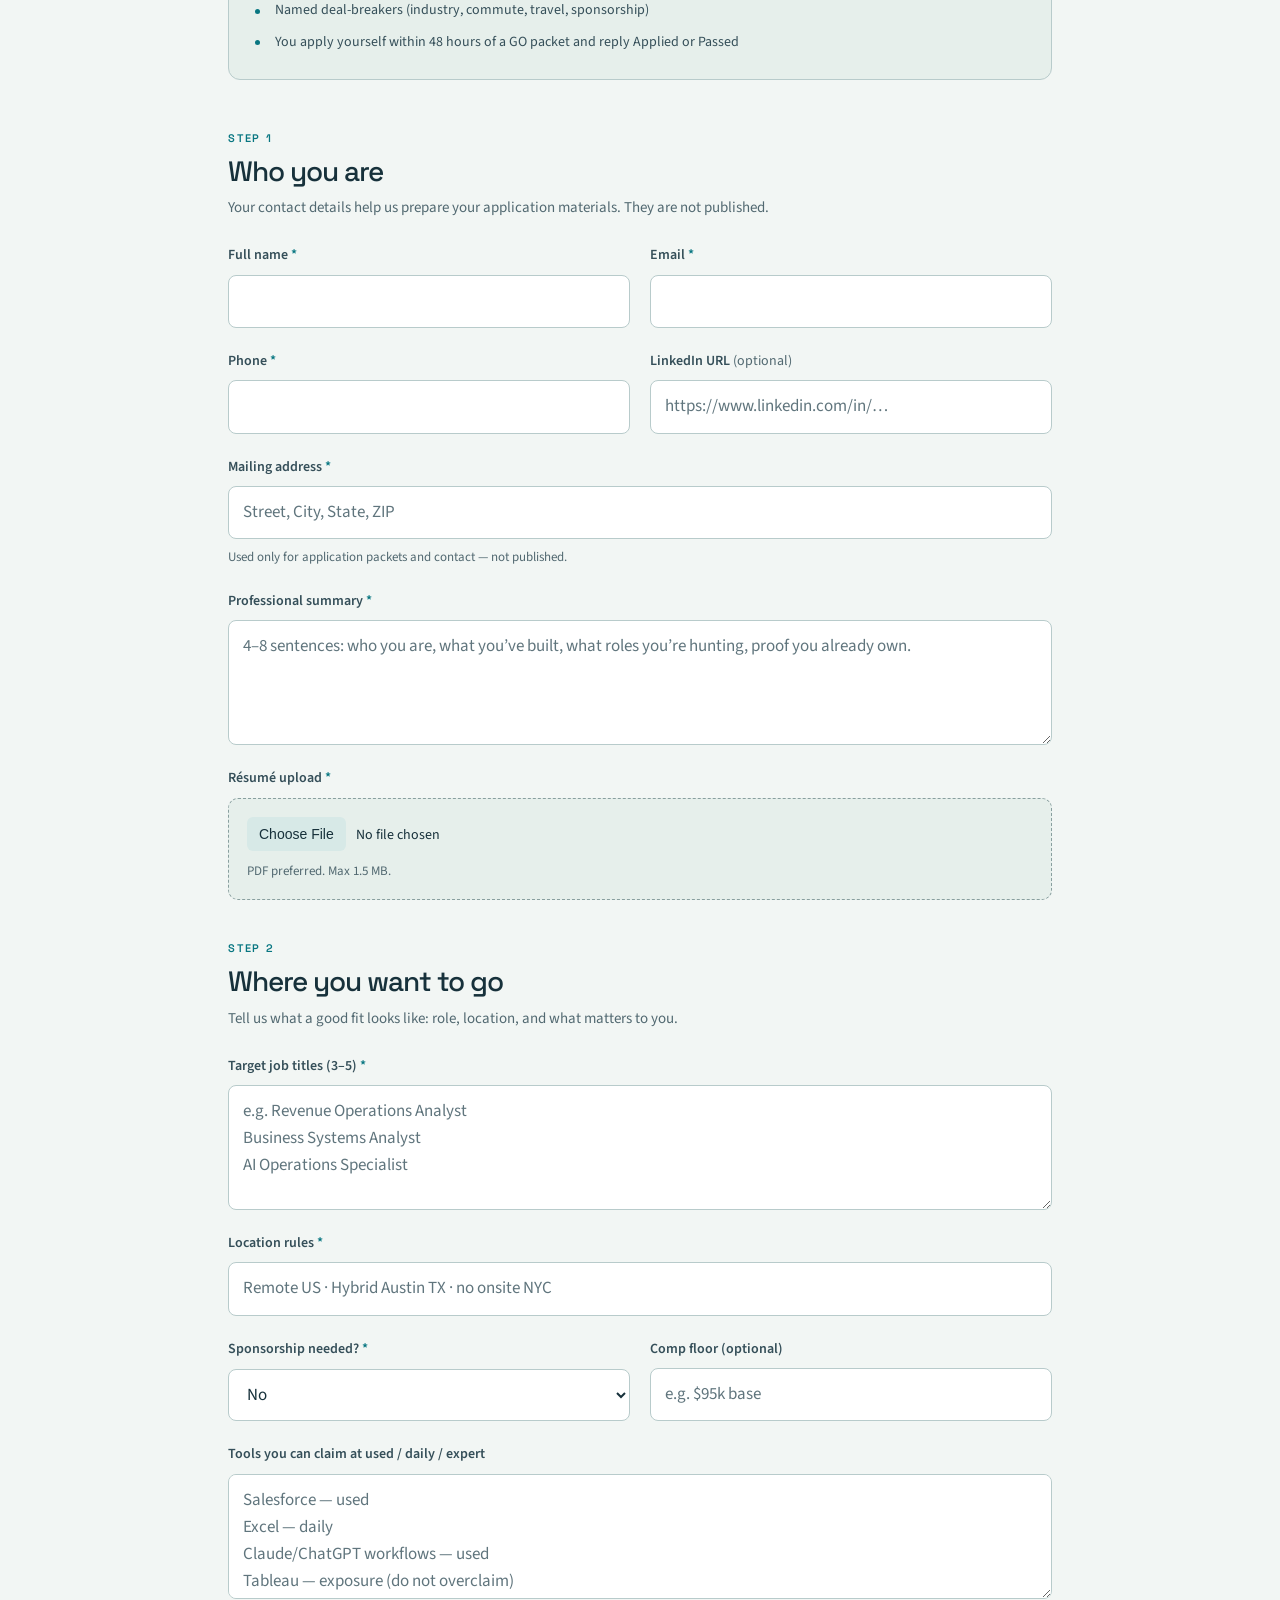
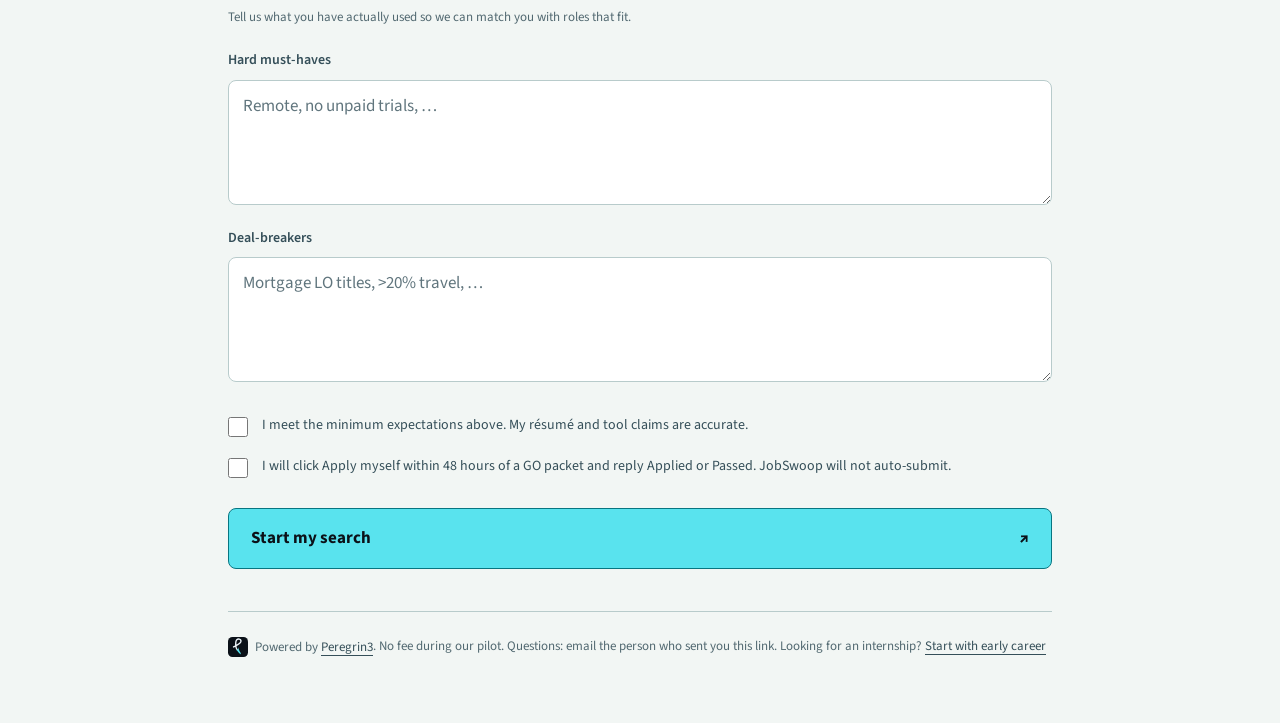
==== commit 4ed9c1e3: "Add peregrin3 P identity and clarify JobSwoop hero-to-application transition" ====
--- a/jobswoop/index.html
+++ b/jobswoop/index.html
@@ -27,18 +27,29 @@
 </head>
 <body>
   <header class="topnav">
-    <a class="nav-brand" href="/jobswoop/"><img src="/jobswoop/icon.svg" width="30" height="30" alt="">JobSwoop<span class="brand-dot">.</span></a>
+    <a class="nav-brand" href="/jobswoop/"><img src="/jobswoop/icon.svg" width="44" height="44" alt=""><span class="brand-lockup"><span class="brand-wordmark">JobSwoop<span class="brand-dot">.</span></span><span class="brand-byline">by peregrin3</span></span></a>
     <a class="nav-meta" href="/jobswoop/how-it-works/">How it works <span aria-hidden="true">↗</span></a>
     <span id="nav-meta" hidden>Your next move</span>
   </header>
 
-  <main class="wrap">
-    <section class="hero">
+  <main class="landing-main">
+    <section class="hero"><div class="wrap hero-wrap">
       <p class="eyebrow"><span class="status-dot"></span> Small steps. Big next moves.</p>
-      <h1>Spot it.<br><span class="cyan">Swoop in.</span><br>Get hired.</h1>
+      <div class="hero-heading"><h1>Spot it.<br><span class="cyan">Swoop in.</span><br>Get hired.</h1><svg xmlns="http://www.w3.org/2000/svg" viewBox="0 0 320 320" class="hero-p-mark" aria-hidden="true" focusable="false">
+  <g transform="translate(52 12) scale(0.92)">
+    <path d="M 40 160 C 100 130, 175 100, 170 55 C 166 20, 120 12, 96 34 C 78 50, 76 90, 78 130 C 80 165, 86 190, 104 210" fill="none" stroke="#59E3EE" opacity="0.22" stroke-width="24" stroke-linecap="round" stroke-linejoin="round"/>
+    <path d="M 40 160 C 100 130, 175 100, 170 55 C 166 20, 120 12, 96 34 C 78 50, 76 90, 78 130 C 80 165, 86 190, 104 210" fill="none" stroke="#EDF5FA" stroke-width="3" stroke-dasharray="2 9" stroke-linecap="round" stroke-linejoin="round"/>
+    <g transform="translate(104 210) rotate(48) scale(1.4) translate(26 0)">
+      <path d="M46 2 L40 -2 C36 -8 28 -10 20 -8 C6 -6 -10 -14 -40 -30 C-24 -12 -18 -6 -22 0 L-40 4 L-20 8 C-6 10 10 10 22 8 C32 6 40 6 46 2 Z" fill="#59E3EE"/>
+      <circle cx="32" cy="-1" r="2.6" fill="#0B1118"/>
+    </g>
+  </g>
+</svg></div>
 <p class="mission">The job market is tough. You shouldn’t have to figure it out alone. From your first internship to your next chapter, we’re here to help you move forward.</p>
-<div class="hero-actions"><a class="start-link" href="#get-started">Find your next move <span aria-hidden="true">↗</span></a><a class="process-link" href="/jobswoop/how-it-works/">See how JobSwoop works <span aria-hidden="true">→</span></a></div>
+<div class="hero-actions"><a class="start-link" href="#get-started">Find your next move <span aria-hidden="true">↗</span></a><a class="process-link" href="/jobswoop/how-it-works/">See it in action <span class="action-arrow" aria-hidden="true">↗</span></a></div>
 <div class="how-it-works" aria-label="How JobSwoop works"><span><b>01</b> Share your story</span><span><b>02</b> Get matched</span><span><b>03</b> Make your move</span></div>
+</div></section>
+<section class="application-area" aria-labelledby="hero-title"><div class="wrap">
 <div id="get-started" class="intake-heading"><p class="eyebrow">Let’s get you moving</p><h2 id="hero-title">Your next chapter starts here.</h2></div>
       <p class="deck" id="hero-deck">Upload your résumé and the facts we need to find live roles and prepare apply packets. You click Apply — we never submit for you.</p>
 
@@ -55,7 +66,6 @@
       <p class="proof-line track-panel" data-track="intern" hidden id="proof-line">
         Good enough to start: résumé or project link, school, and when you can work. You do not need a full career story.
       </p>
-    </section>
 
     <aside class="expectations track-panel" data-track="fulltime" aria-labelledby="min-title-ft">
       <h2 id="min-title-ft">What you’ll need</h2>
@@ -248,10 +258,11 @@
     </form>
 
     <p class="foot">
-      Powered by <a href="https://peregrin3.com/">Peregrin3</a>. No fee during our pilot.
+      <span class="powered-brand"><img src="/jobswoop/brand/peregrin3-p.svg" width="20" height="20" alt=""><span>Powered by <a href="https://peregrin3.com/">Peregrin3</a></span></span>. No fee during our pilot.
       Questions: email the person who sent you this link.
       Looking for an internship? <a href="/jobswoop/?track=intern">Start with early career</a>
     </p>
+  </div></section>
   </main>
 
   <script src="/jobswoop/recruit.js"></script>
--- a/jobswoop/style.css
+++ b/jobswoop/style.css
@@ -3,3 +3,12 @@
 .topnav{padding:20px max(24px,calc((100vw - 1056px)/2));display:flex;justify-content:space-between;align-items:center;gap:16px;border-bottom:1px solid var(--line);background:rgba(11,17,24,.88);backdrop-filter:blur(16px);position:sticky;top:0;z-index:5}.nav-brand{display:flex;align-items:center;gap:10px;font:700 25px/1 var(--display);letter-spacing:-1px;color:var(--ink);text-decoration:none}.brand-dot{color:var(--accent);margin-left:-9px}.nav-meta{font-size:13px;color:var(--ink-soft)}.wrap{max-width:880px;margin:auto;padding:64px 28px 64px}.hero{margin-bottom:26px}.eyebrow,.step-label{font:600 11px/1.5 var(--display);letter-spacing:.16em;text-transform:uppercase;color:var(--accent);margin-bottom:18px}.status-dot{display:inline-block;width:7px;height:7px;border-radius:50%;margin-right:7px;background:var(--accent);box-shadow:0 0 16px #59e3ee88}h1{font:600 clamp(58px,9vw,100px)/.99 var(--display);letter-spacing:-.065em;margin:0 0 30px}.cyan{color:var(--accent)}.mission{max-width:540px;font-size:19px;line-height:1.65;color:var(--ink-light)}.start-link{display:inline-flex;gap:35px;align-items:center;margin-top:28px;padding:13px 22px;color:var(--paper);background:var(--accent);border-radius:8px;font-weight:700;text-decoration:none;transition:transform .2s,box-shadow .2s}.start-link:hover{transform:translateY(-3px);box-shadow:0 8px 30px #59e3ee25}.how-it-works{display:grid;grid-template-columns:repeat(3,1fr);gap:20px;padding:28px 0;margin-top:46px;border-top:1px solid var(--line);border-bottom:1px solid var(--line);font-size:14px}.how-it-works b{font:500 12px var(--display);color:var(--accent);margin-right:9px}.intake-heading{padding-top:52px}.intake-heading .eyebrow{margin-bottom:12px}h2{font:500 clamp(25px,4vw,34px)/1.2 var(--display);letter-spacing:-.035em}.deck{font-size:17px;color:var(--ink-light);max-width:62ch;margin-top:14px}.track-chooser{display:grid;grid-template-columns:1fr 1fr;gap:12px;margin-top:28px}.track-btn{appearance:none;background:var(--paper-deep);border:1px solid var(--line);color:var(--ink);padding:20px;text-align:left;border-radius:12px;cursor:pointer;transition:background .2s,border-color .2s,transform .2s}.track-btn:hover{transform:translateY(-2px);border-color:var(--accent)}.track-btn[aria-pressed=true]{border-color:var(--accent);background:#142d36;box-shadow:inset 0 0 0 1px var(--accent)}.track-btn strong{display:block;font:500 18px var(--display);margin-bottom:8px}.track-btn span{display:block;font-size:14px;color:var(--ink-light);line-height:1.5}.track-panel[hidden]{display:none!important}.proof-line{margin-top:18px;color:var(--ink-light);font-size:14px;padding:12px 16px;border-left:2px solid var(--accent)}.expectations{margin:26px 0 32px;padding:26px;background:var(--paper-deep);border:1px solid var(--line);border-radius:12px}.expectations h2{font-size:21px;margin-bottom:10px}.expectations p{font-size:14px;color:var(--ink-light);margin-bottom:16px}.expectations ul,.next ul{list-style:none;display:grid;gap:9px}.expectations li,.next li{position:relative;padding-left:20px;color:var(--ink-light);font-size:14px}.expectations li:before,.next li:before{content:"";position:absolute;left:0;top:.65em;width:5px;height:5px;border-radius:50%;background:var(--accent)}form{display:grid;gap:22px}.step{padding-top:18px;margin-bottom:2px}.step-label{margin-bottom:8px}.step h2{font-size:28px;margin-bottom:8px}.step p:not(.step-label){font-size:15px;color:var(--ink-soft)}.field{display:grid;gap:8px;min-width:0}.row{display:grid;gap:20px;grid-template-columns:1fr 1fr}.row>*{min-width:0}label{font-size:14px;font-weight:600;color:var(--ink-light)}label .req{color:var(--accent)}label .opt{font-weight:400;color:var(--ink-soft)}input[type=text],input[type=email],input[type=tel],input[type=url],select,textarea{width:100%;min-height:49px;border:1px solid var(--line);background:#101a25;color:var(--ink);padding:12px 14px;border-radius:8px;transition:border-color .2s}input::placeholder,textarea::placeholder{color:#8b9bac;opacity:1}textarea{min-height:125px;resize:vertical}.hint{font-size:13px;color:var(--ink-soft)}.file-box{border:1px dashed #526779;border-radius:10px;padding:18px;background:var(--paper-deep)}input[type=file]{width:100%;min-width:0;font-size:14px;margin-bottom:10px}input::file-selector-button{padding:9px 12px;border:0;border-radius:6px;background:#26404d;color:var(--ink);margin-right:10px;cursor:pointer}.checks{display:grid;gap:18px;margin-top:10px}.check{display:grid;grid-template-columns:22px 1fr;gap:12px;align-items:start;font-size:14px;font-weight:400;color:var(--ink-light)}.check input{margin-top:3px;width:20px;height:20px;accent-color:var(--accent)}.hp{position:absolute;left:-9999px;opacity:0;height:0;width:0;overflow:hidden}button[type=submit]{display:flex;justify-content:space-between;align-items:center;margin-top:8px;border:0;border-radius:8px;background:var(--accent);color:var(--paper);font-weight:700;padding:16px 22px;cursor:pointer;transition:box-shadow .2s,transform .2s}button[type=submit]:hover{box-shadow:0 8px 30px #59e3ee25;transform:translateY(-2px)}button[type=submit]:disabled{opacity:.55;cursor:wait;transform:none}.status{margin-top:5px;padding:16px;font-size:15px;border-radius:8px;display:none;overflow-wrap:anywhere}.status.show{display:block}.status.ok{background:var(--ok-soft);color:var(--ok);border:1px solid #2d5949}.status.err{background:#35212a;color:#ffc8d1;border:1px solid #73404b}.foot{margin-top:42px;padding-top:22px;border-top:1px solid var(--line);font-size:13px;color:var(--ink-soft);line-height:1.9}.foot a{color:var(--ink-light)}.mark{display:inline-block;color:var(--ok);background:var(--ok-soft);border:1px solid #2d5949;border-radius:100px;padding:5px 14px;font-size:12px;letter-spacing:.12em;text-transform:uppercase;margin-bottom:24px}.next{padding:24px;background:var(--paper-deep);border:1px solid var(--line);border-radius:12px;margin:30px 0 24px}.next h2{font-size:24px;margin-bottom:18px}.note{font-size:15px;color:var(--ink-soft);margin-bottom:26px}.actions{display:flex;flex-wrap:wrap;gap:12px}.actions a{padding:12px 18px;border:1px solid var(--line);border-radius:8px;text-decoration:none}.actions .primary{background:var(--accent);color:var(--paper);border-color:var(--accent)}.actions .ghost{color:var(--ink-light)}
 @keyframes arrive{from{opacity:0;transform:translateY(12px)}to{opacity:1;transform:translateY(0)}}.hero>h1,.mission,.start-link{animation:arrive .65s ease-out both}.mission{animation-delay:.08s}.start-link{animation-delay:.16s}@media(max-width:600px){.topnav{padding:18px 20px}.nav-brand{font-size:23px}.nav-meta{font-size:11px}.wrap{padding:40px 20px 48px}h1{font-size:clamp(55px,14vw,80px)}.mission{font-size:17px}.how-it-works{gap:14px;font-size:12px}.how-it-works b{display:block;margin-bottom:6px}.track-chooser,.row{grid-template-columns:1fr}.track-btn{padding:18px}.expectations{padding:20px}.intake-heading{padding-top:38px}.check{font-size:14px}}@media(prefers-reduced-motion:reduce){html{scroll-behavior:auto}*,*:before,*:after{animation:none!important;transition:none!important}}
 .hero-actions{display:flex;align-items:center;flex-wrap:wrap;gap:18px 28px;margin-top:28px}.hero-actions .start-link{margin-top:0}.process-link{display:inline-flex;align-items:center;gap:12px;padding:12px 0;color:var(--ink-light);font-size:15px}.topnav a.nav-meta{text-decoration:none;color:var(--ink-light);padding:8px 0}.topnav a.nav-meta:hover,.process-link:hover{color:var(--accent)}
+
+/* Peregrin3 identity, shared by intake, process, and confirmation pages. */
+.nav-brand>img{flex:none;display:block}.brand-lockup{display:grid;gap:5px}.brand-wordmark{display:block}.brand-wordmark .brand-dot{margin-left:0}.brand-byline{font:400 13px/1.2 "Source Sans 3",system-ui,sans-serif;letter-spacing:0;color:#9FB2C2}.powered-brand{display:inline-flex;align-items:center;gap:7px;vertical-align:middle}.powered-brand>img{display:block;width:20px;height:20px;flex:none}
+
+/* The hero keeps the existing dark palette; the application gets its own surface. */
+.landing-main>.hero{margin-bottom:0}.hero-wrap{max-width:1100px}.hero-heading{position:relative}.hero-heading h1{animation:arrive .65s ease-out both}.hero-p-mark{display:none}.hero-wrap .how-it-works{border-bottom:0;padding-bottom:0}.hero-wrap .process-link{min-height:53px;padding:12px 18px;border:1px solid #59E3EE;border-radius:8px;background:rgba(89,227,238,.1);color:#EDF5FA;font-weight:700;text-decoration:none;gap:22px;box-shadow:0 0 24px #59e3ee1c;transition:background .2s,box-shadow .2s,transform .2s;animation:action-glow 2s ease-in-out 2}.hero-wrap .process-link:hover{background:rgba(89,227,238,.2);box-shadow:0 0 28px #59e3ee33;transform:translateY(-3px)}.action-arrow{display:grid;place-items:center;border-radius:50%;width:27px;height:27px;background:#59E3EE;color:#0B1118;font-size:18px}@keyframes action-glow{50%{box-shadow:0 0 30px #59e3ee44}}
+.application-area{color-scheme:light;--ink:#17313B;--ink-light:#354F59;--ink-soft:#526971;--paper:#F2F6F4;--paper-deep:#E6EFEB;--accent:#087681;--line:#B8CBCB;--ok:#24533F;--ok-soft:#E0F1E7;color:var(--ink);background:var(--paper);border-top:1px solid #B8CBCB}.application-area .intake-heading{padding-top:0}.application-area .track-btn{background:#FFF}.application-area .track-btn[aria-pressed=true]{background:#DCF0EF}.application-area input[type=text],.application-area input[type=email],.application-area input[type=tel],.application-area input[type=url],.application-area select,.application-area textarea{background:#FFF}.application-area input::placeholder,.application-area textarea::placeholder{color:#60757D}.application-area .file-box{border-color:#899F9F}.application-area input::file-selector-button{background:#D7E9E7;color:var(--ink)}.application-area button[type=submit]{background:#59E3EE;color:#0B1118;border:1px solid #087681}.application-area .status.ok{background:#E0F1E7;color:#24533F;border-color:#8EBAA2}.application-area .status.err{background:#FCE9EB;color:#862C3C;border-color:#D9959E}.application-area ::selection{background:#B0E9EA;color:#17313B}
+@media(min-width:900px){.hero-heading{display:grid;grid-template-columns:minmax(0,1.25fr) minmax(0,1fr);align-items:center;gap:24px}.hero-p-mark{display:block;width:100%;max-width:420px;justify-self:end}.hero-heading h1{margin-bottom:30px}}
+@media(max-width:600px){.nav-brand{gap:7px}.nav-brand>img{width:38px;height:38px}.hero-actions{gap:14px}.hero-wrap .process-link{justify-content:space-between;min-width:244px}.application-area>.wrap{padding-top:40px}}
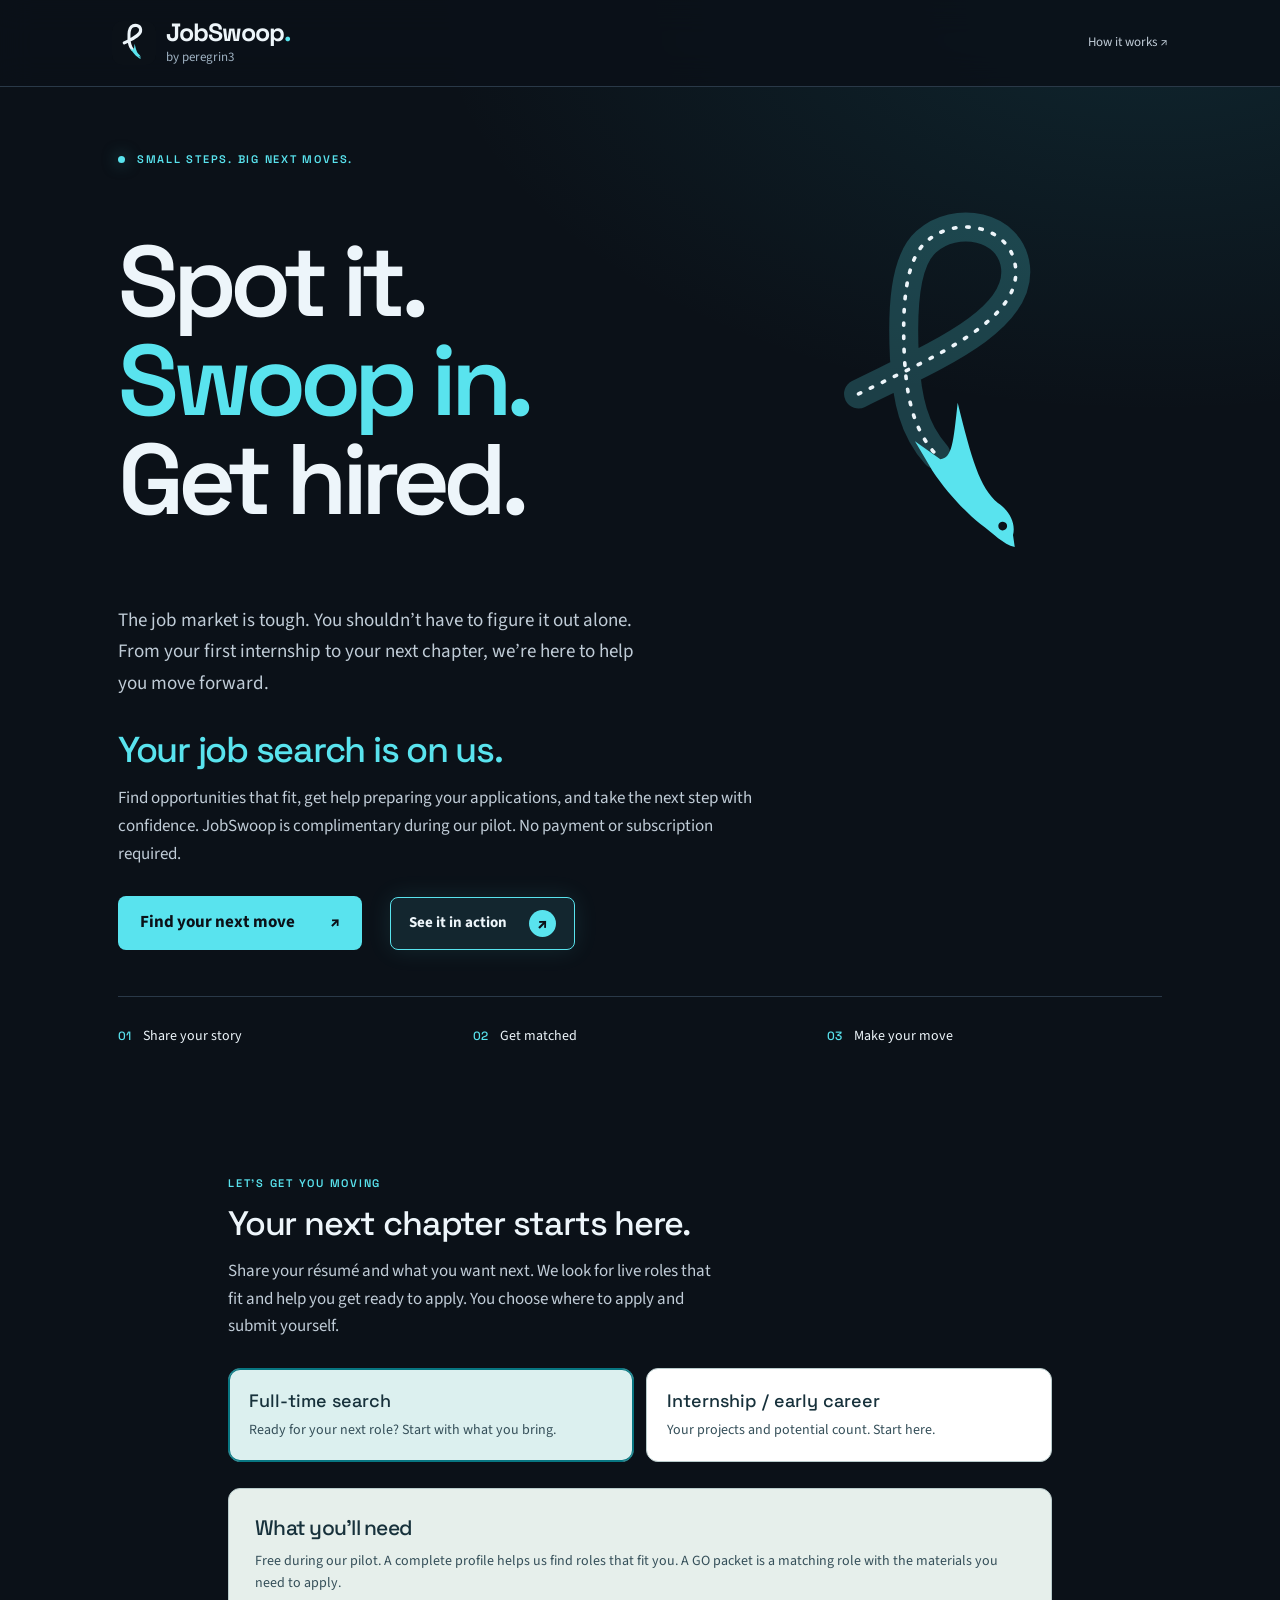
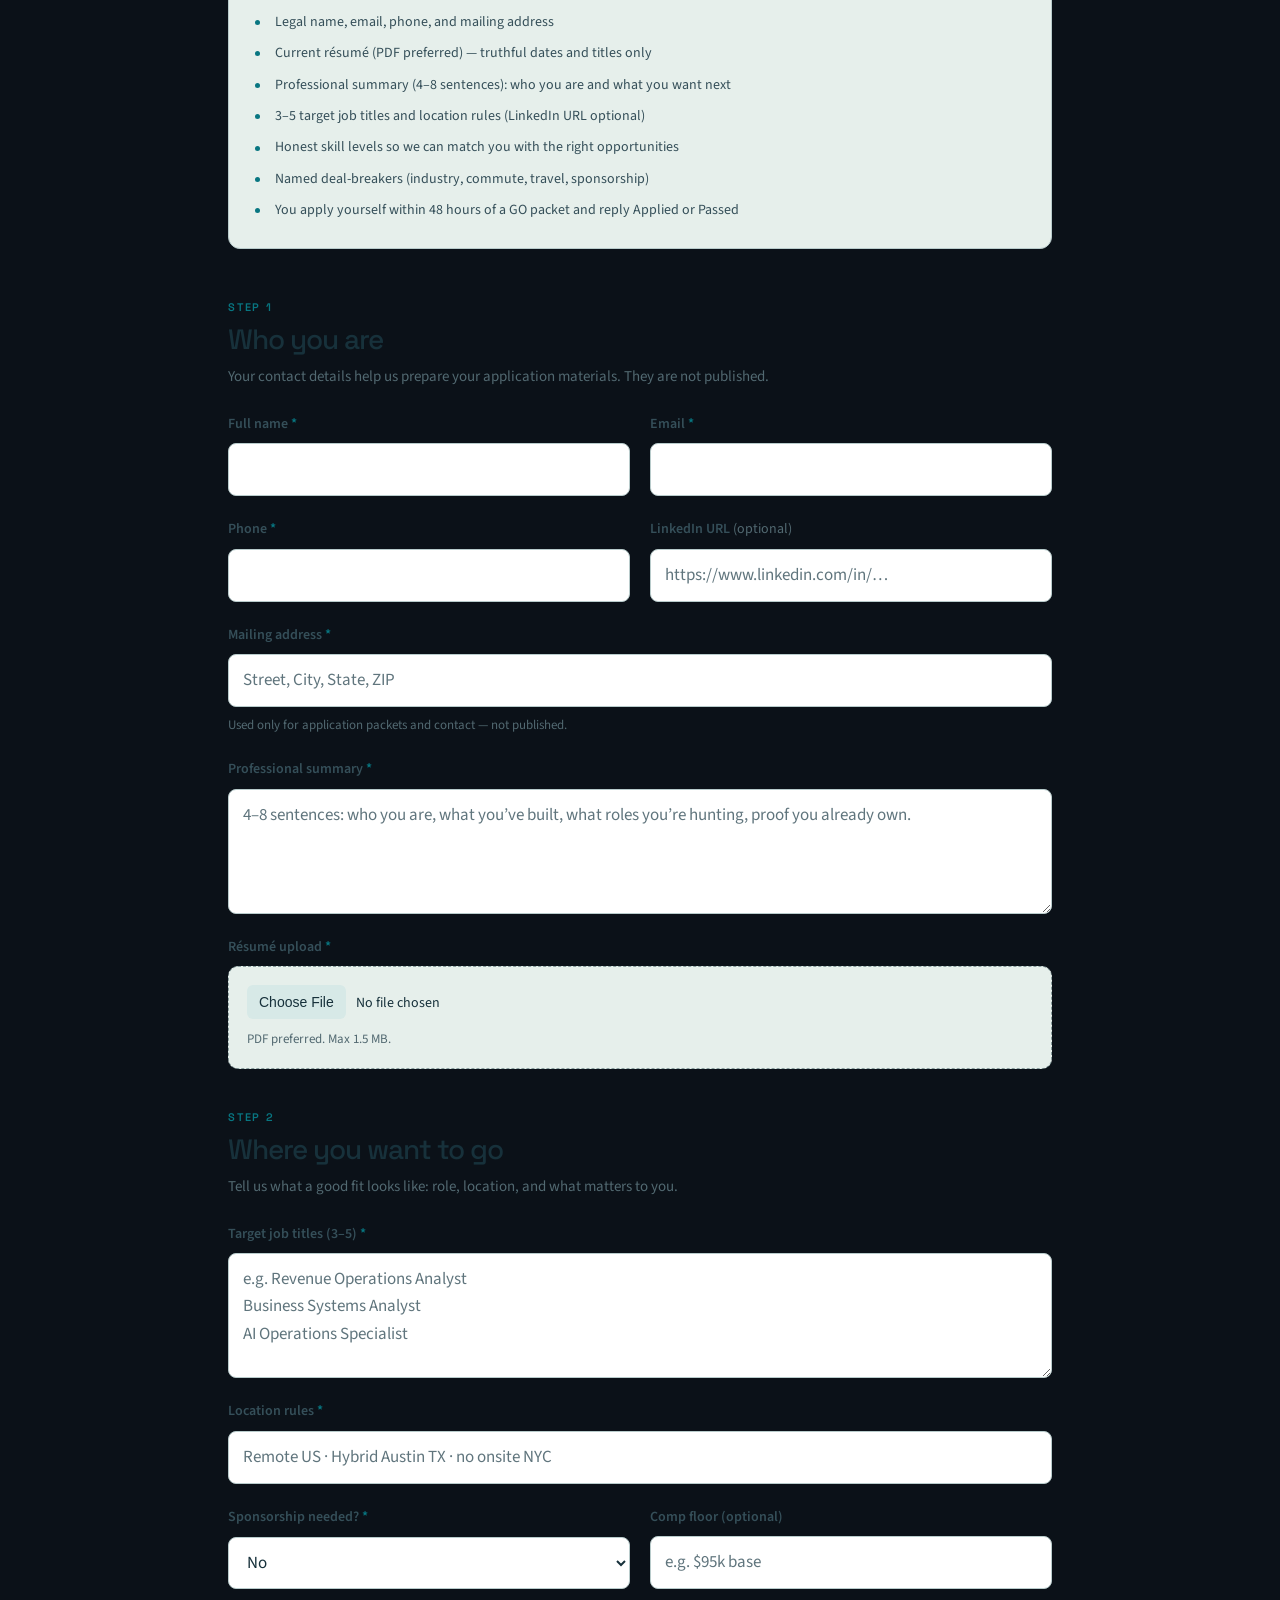
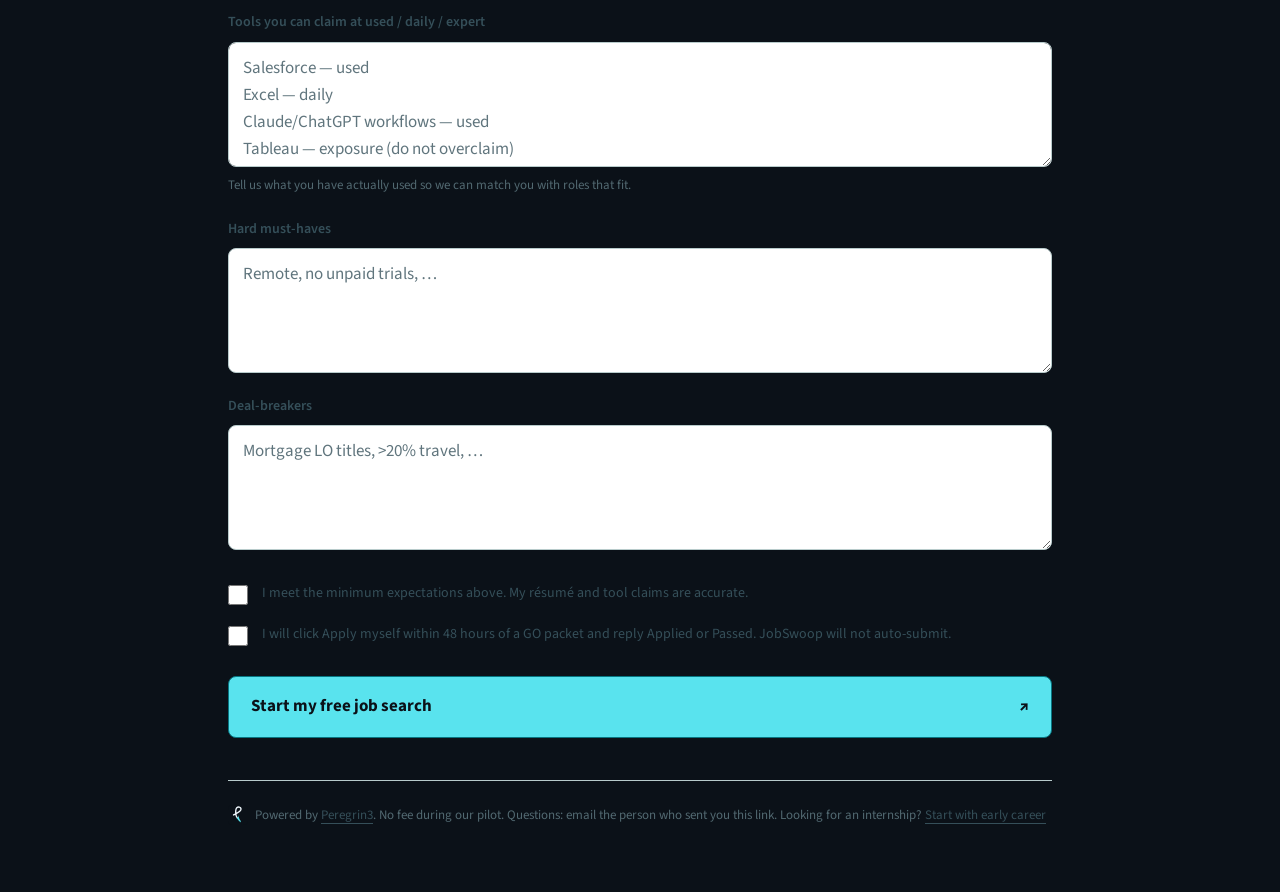
==== commit 4db8e14c: "Make JobSwoop colors respond to scrolling and highlight the free pilot" ====
--- a/jobswoop/index.html
+++ b/jobswoop/index.html
@@ -46,6 +46,10 @@
   </g>
 </svg></div>
 <p class="mission">The job market is tough. You shouldn’t have to figure it out alone. From your first internship to your next chapter, we’re here to help you move forward.</p>
+<div class="pilot-offer">
+  <h2>Your job search is on us.</h2>
+  <p>Find opportunities that fit, get help preparing your applications, and take the next step with confidence. JobSwoop is complimentary during our pilot. No payment or subscription required.</p>
+</div>
 <div class="hero-actions"><a class="start-link" href="#get-started">Find your next move <span aria-hidden="true">↗</span></a><a class="process-link" href="/jobswoop/how-it-works/">See it in action <span class="action-arrow" aria-hidden="true">↗</span></a></div>
 <div class="how-it-works" aria-label="How JobSwoop works"><span><b>01</b> Share your story</span><span><b>02</b> Get matched</span><span><b>03</b> Make your move</span></div>
 </div></section>
@@ -253,7 +257,7 @@
         </label>
       </div>
 
-      <button type="submit" id="submit-btn">Start my search <span aria-hidden="true">↗</span></button>
+      <button type="submit" id="submit-btn">Start my free job search <span aria-hidden="true">↗</span></button>
       <div id="status" class="status" role="status" aria-live="polite"></div>
     </form>
 
@@ -266,5 +270,6 @@
   </main>
 
   <script src="/jobswoop/recruit.js"></script>
+  <script src="/jobswoop/scroll-theme.js"></script>
 </body>
 </html>
--- a/jobswoop/style.css
+++ b/jobswoop/style.css
@@ -9,6 +9,14 @@
 
 /* The hero keeps the existing dark palette; the application gets its own surface. */
 .landing-main>.hero{margin-bottom:0}.hero-wrap{max-width:1100px}.hero-heading{position:relative}.hero-heading h1{animation:arrive .65s ease-out both}.hero-p-mark{display:none}.hero-wrap .how-it-works{border-bottom:0;padding-bottom:0}.hero-wrap .process-link{min-height:53px;padding:12px 18px;border:1px solid #59E3EE;border-radius:8px;background:rgba(89,227,238,.1);color:#EDF5FA;font-weight:700;text-decoration:none;gap:22px;box-shadow:0 0 24px #59e3ee1c;transition:background .2s,box-shadow .2s,transform .2s;animation:action-glow 2s ease-in-out 2}.hero-wrap .process-link:hover{background:rgba(89,227,238,.2);box-shadow:0 0 28px #59e3ee33;transform:translateY(-3px)}.action-arrow{display:grid;place-items:center;border-radius:50%;width:27px;height:27px;background:#59E3EE;color:#0B1118;font-size:18px}@keyframes action-glow{50%{box-shadow:0 0 30px #59e3ee44}}
-.application-area{color-scheme:light;--ink:#17313B;--ink-light:#354F59;--ink-soft:#526971;--paper:#F2F6F4;--paper-deep:#E6EFEB;--accent:#087681;--line:#B8CBCB;--ok:#24533F;--ok-soft:#E0F1E7;color:var(--ink);background:var(--paper);border-top:1px solid #B8CBCB}.application-area .intake-heading{padding-top:0}.application-area .track-btn{background:#FFF}.application-area .track-btn[aria-pressed=true]{background:#DCF0EF}.application-area input[type=text],.application-area input[type=email],.application-area input[type=tel],.application-area input[type=url],.application-area select,.application-area textarea{background:#FFF}.application-area input::placeholder,.application-area textarea::placeholder{color:#60757D}.application-area .file-box{border-color:#899F9F}.application-area input::file-selector-button{background:#D7E9E7;color:var(--ink)}.application-area button[type=submit]{background:#59E3EE;color:#0B1118;border:1px solid #087681}.application-area .status.ok{background:#E0F1E7;color:#24533F;border-color:#8EBAA2}.application-area .status.err{background:#FCE9EB;color:#862C3C;border-color:#D9959E}.application-area ::selection{background:#B0E9EA;color:#17313B}
+.application-area{color-scheme:light;--ink:#17313B;--ink-light:#354F59;--ink-soft:#526971;--paper:#F2F6F4;--paper-deep:#E6EFEB;--accent:#087681;--line:#B8CBCB;--ok:#24533F;--ok-soft:#E0F1E7;color:var(--ink);background:var(--paper)}.application-area .intake-heading{padding-top:0}.application-area .track-btn{background:#FFF}.application-area .track-btn[aria-pressed=true]{background:#DCF0EF}.application-area input[type=text],.application-area input[type=email],.application-area input[type=tel],.application-area input[type=url],.application-area select,.application-area textarea{background:#FFF}.application-area input::placeholder,.application-area textarea::placeholder{color:#60757D}.application-area .file-box{border-color:#899F9F}.application-area input::file-selector-button{background:#D7E9E7;color:var(--ink)}.application-area button[type=submit]{background:#59E3EE;color:#0B1118;border:1px solid #087681}.application-area .status.ok{background:#E0F1E7;color:#24533F;border-color:#8EBAA2}.application-area .status.err{background:#FCE9EB;color:#862C3C;border-color:#D9959E}.application-area ::selection{background:#B0E9EA;color:#17313B}
 @media(min-width:900px){.hero-heading{display:grid;grid-template-columns:minmax(0,1.25fr) minmax(0,1fr);align-items:center;gap:24px}.hero-p-mark{display:block;width:100%;max-width:420px;justify-self:end}.hero-heading h1{margin-bottom:30px}}
 @media(max-width:600px){.nav-brand{gap:7px}.nav-brand>img{width:38px;height:38px}.hero-actions{gap:14px}.hero-wrap .process-link{justify-content:space-between;min-width:244px}.application-area>.wrap{padding-top:40px}}
+
+.pilot-offer{max-width:640px;margin-top:30px}.pilot-offer h2{font-size:clamp(27px,4vw,36px);color:var(--accent);margin-bottom:12px}.pilot-offer p{font-size:17px;color:var(--ink-light);line-height:1.65}
+/* One scroll-controlled canvas: the existing dark and pearl palettes blend in place. */
+body.scroll-theme{background:radial-gradient(ellipse 75% 550px at 90% 0,rgb(37 147 165 / calc(.16 * (1 - var(--scroll-progress)))),transparent 75%),var(--page-background)}
+.scroll-theme .landing-main>.hero{--ink:var(--page-ink);--ink-light:var(--page-muted);--accent:var(--page-accent);--line:var(--page-line);color:var(--ink)}
+.scroll-theme .hero-wrap .start-link{background:#59E3EE;color:#0B1118}.scroll-theme .hero-wrap .process-link{color:var(--page-ink);border-color:var(--page-accent)}
+.scroll-theme .application-area{background:transparent}.scroll-theme .application-area .intake-heading{color:var(--page-ink);--accent:var(--page-accent)}.scroll-theme .application-area #hero-deck{color:var(--page-muted)}
+@media(max-width:600px){.pilot-offer p{font-size:16px}.topnav .nav-meta{max-width:145px;text-align:right}}
